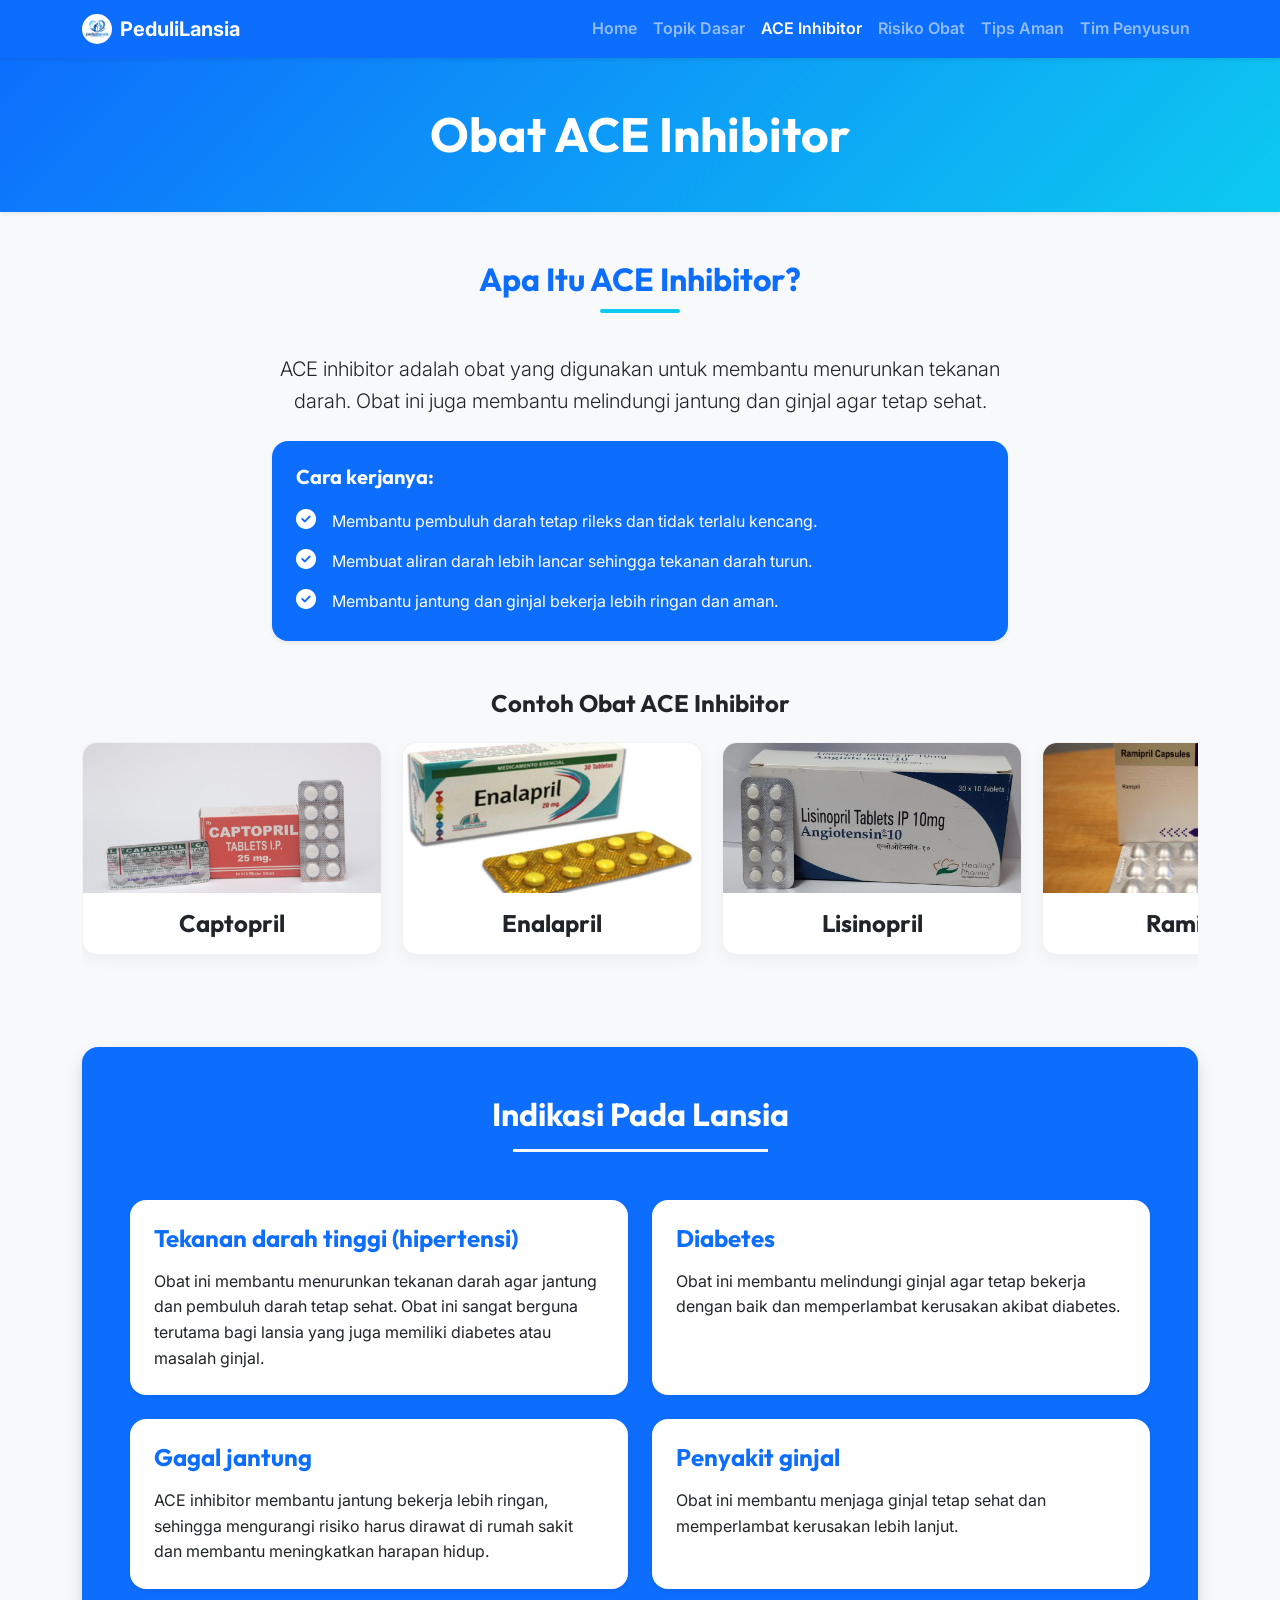
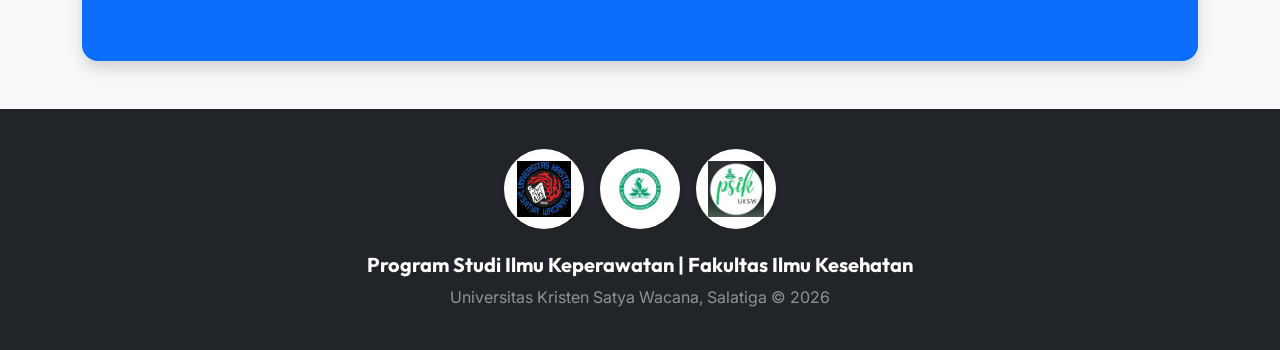
==== ace-inhibitor.html @ fa5b24dd "logo fixed" ====
<!DOCTYPE html>
<html lang="id">

<head>
    <meta charset="UTF-8">
    <meta name="viewport" content="width=device-width, initial-scale=1.0">
    <title>ACE Inhibitor - ACE Inhibitor pada Lansia</title>
    <!-- Fonts -->
    <link href="https://fonts.googleapis.com/css2?family=Inter:wght@300;400;600&family=Outfit:wght@400;700&display=swap"
        rel="stylesheet">
    <!-- Bootstrap CSS -->
    <link href="https://cdn.jsdelivr.net/npm/bootstrap@5.3.0/dist/css/bootstrap.min.css" rel="stylesheet">
    <!-- FontAwesome -->
    <link rel="stylesheet" href="https://cdnjs.cloudflare.com/ajax/libs/font-awesome/6.4.0/css/all.min.css">
    <!-- Custom CSS -->
    <link rel="stylesheet" href="styles.css">
</head>

<body>

    <!-- Navbar -->
    <nav class="navbar navbar-expand-lg navbar-dark bg-primary sticky-top shadow-sm">
        <div class="container">
            <a class="navbar-brand fw-bold d-flex align-items-center" href="index.html">
                <img src="assets/logo.jpeg" alt="Logo" width="30" height="30"
                    class="d-inline-block align-text-top me-2 rounded-circle" style="object-fit:cover;">
                PeduliLansia
            </a>
            <button class="navbar-toggler" type="button" data-bs-toggle="collapse" data-bs-target="#navbarNav">
                <span class="navbar-toggler-icon"></span>
            </button>
            <div class="collapse navbar-collapse" id="navbarNav">
                <ul class="navbar-nav ms-auto fw-semibold">
                    <li class="nav-item"><a class="nav-link" href="index.html">Home</a></li>
                    <li class="nav-item"><a class="nav-link" href="latar-belakang.html">Topik Dasar</a></li>
                    <li class="nav-item"><a class="nav-link active" href="ace-inhibitor.html">ACE Inhibitor</a></li>
                    <li class="nav-item"><a class="nav-link" href="penggunaan-risiko.html">Risiko Obat</a></li>
                    <li class="nav-item"><a class="nav-link" href="strategi-panduan.html">Tips Aman</a></li>
                    <li class="nav-item"><a class="nav-link" href="anggota.html">Tim Penyusun</a></li>
                </ul>
            </div>
        </div>
    </nav>

    <!-- Header Kecil -->
    <header class="bg-primary text-white py-5 mb-5 text-center shadow-sm"
        style="background: linear-gradient(135deg, #0d6efd 0%, #0dcaf0 100%);">
        <div class="container">
            <h1 class="display-5 fw-bold mb-0">Obat ACE Inhibitor</h1>
        </div>
    </header>

    <main class="container">
        <!-- Apa Itu ACE Inhibitor -->
        <section class="mb-5 pb-4">
            <h2 class="section-title">Apa Itu ACE Inhibitor?</h2>
            <div class="row mb-5">
                <div class="col-md-8 mx-auto text-center">
                    <p class="lead">ACE inhibitor adalah obat yang digunakan untuk
                        membantu menurunkan tekanan darah. Obat ini juga membantu melindungi jantung dan ginjal agar
                        tetap sehat.</p>
                    <div class="mt-4 text-start bg-primary text-white p-4 rounded-4 shadow-sm border-0">
                        <h5 class="fw-bold text-white mb-3">Cara kerjanya:</h5>
                        <ul class="list-unstyled mb-0 fs-6 lh-lg">
                            <li class="mb-2 d-flex align-items-start">
                                <i class="fas fa-check-circle text-white me-3 mt-1 fs-5"></i>
                                <span>Membantu pembuluh darah tetap rileks dan tidak terlalu kencang.</span>
                            </li>
                            <li class="mb-2 d-flex align-items-start">
                                <i class="fas fa-check-circle text-white me-3 mt-1 fs-5"></i>
                                <span>Membuat aliran darah lebih lancar sehingga tekanan darah turun.</span>
                            </li>
                            <li class="d-flex align-items-start">
                                <i class="fas fa-check-circle text-white me-3 mt-1 fs-5"></i>
                                <span>Membantu jantung dan ginjal bekerja lebih ringan dan aman.</span>
                            </li>
                        </ul>
                    </div>
                </div>
            </div>

            <h4 class="text-center mb-4">Contoh Obat ACE Inhibitor</h4>
            <div class="horizontal-scrolling-container">
                <div class="card-item">
                    <div class="feature-card p-0 overflow-hidden">
                        <img src="assets/captopril.jpg" alt="Captopril" class="w-100 mb-3"
                            style="height: 150px; object-fit: cover;">
                        <h4 class="mb-3">Captopril</h4>
                    </div>
                </div>
                <div class="card-item">
                    <div class="feature-card p-0 overflow-hidden">
                        <img src="assets/enalapril.jpg" alt="Enalapril" class="w-100 mb-3"
                            style="height: 150px; object-fit: cover;">
                        <h4 class="mb-3">Enalapril</h4>
                    </div>
                </div>
                <div class="card-item">
                    <div class="feature-card p-0 overflow-hidden">
                        <img src="assets/Lisinopril.jpg" alt="Lisinopril" class="w-100 mb-3"
                            style="height: 150px; object-fit: cover;">
                        <h4 class="mb-3">Lisinopril</h4>
                    </div>
                </div>
                <div class="card-item">
                    <div class="feature-card p-0 overflow-hidden">
                        <img src="assets/Ramipril.jpg" alt="Ramipril" class="w-100 mb-3"
                            style="height: 150px; object-fit: cover;">
                        <h4 class="mb-3">Ramipril</h4>
                    </div>
                </div>
            </div>
        </section>

        <!-- Indikasi pada Lansia -->
        <section class="mb-5 py-5 bg-primary text-white rounded-4 shadow"
            style="min-height: 350px; display: flex; flex-direction: column; justify-content: center;">
            <div class="px-4 px-md-5">
                <h2 class="text-center mb-5 text-white" style="position: relative;">Indikasi Pada Lansia
                    <hr class="w-25 mx-auto border-light mt-3 opacity-100 border-3">
                </h2>
                <div class="row g-4 justify-content-center pb-4">
                    <div class="col-md-6">
                        <div class="card h-100 border-0 shadow-sm text-dark rounded-4">
                            <div class="card-body p-4">
                                <h4 class="card-title fw-bold text-primary mb-3">Tekanan darah tinggi (hipertensi)</h4>
                                <p class="card-text fs-6">Obat ini membantu menurunkan tekanan darah agar jantung dan
                                    pembuluh darah tetap sehat. Obat ini sangat berguna terutama bagi lansia yang juga
                                    memiliki diabetes atau masalah ginjal.</p>
                            </div>
                        </div>
                    </div>
                    <div class="col-md-6">
                        <div class="card h-100 border-0 shadow-sm text-dark rounded-4">
                            <div class="card-body p-4">
                                <h4 class="card-title fw-bold text-primary mb-3">Diabetes</h4>
                                <p class="card-text fs-6">Obat ini membantu melindungi ginjal agar tetap bekerja dengan
                                    baik dan memperlambat kerusakan akibat diabetes.</p>
                            </div>
                        </div>
                    </div>
                    <div class="col-md-6">
                        <div class="card h-100 border-0 shadow-sm text-dark rounded-4">
                            <div class="card-body p-4">
                                <h4 class="card-title fw-bold text-primary mb-3">Gagal jantung</h4>
                                <p class="card-text fs-6">ACE inhibitor membantu jantung bekerja lebih ringan, sehingga
                                    mengurangi risiko harus dirawat di rumah sakit dan membantu meningkatkan harapan
                                    hidup.</p>
                            </div>
                        </div>
                    </div>
                    <div class="col-md-6">
                        <div class="card h-100 border-0 shadow-sm text-dark rounded-4">
                            <div class="card-body p-4">
                                <h4 class="card-title fw-bold text-primary mb-3">Penyakit ginjal</h4>
                                <p class="card-text fs-6">Obat ini membantu menjaga ginjal tetap sehat dan memperlambat
                                    kerusakan lebih lanjut.</p>
                            </div>
                        </div>
                    </div>
                </div>
            </div>
        </section>
    </main>

    <footer class="mt-auto">
        <div class="container">
            <div class="d-flex justify-content-center align-items-center gap-3 mb-4">
                <div class="footer-logo-circle">
                    <img src="assets/logo_uksw.jpeg" alt="Logo UKSW" class="footer-zoom">
                </div>
                <div class="footer-logo-circle">
                    <img src="assets/LOGOFIK.jpeg" alt="Logo FIK UKSW" class="footer-zoom"
                        onerror="this.src='assets/LOGOFIK.jpeg'">
                </div>
                <div class="footer-logo-circle">
                    <img src="assets/logo_psik.jpeg" alt="Logo PSIK" class="footer-zoom">
                </div>
            </div>
            <h5>Program Studi Ilmu Keperawatan | Fakultas Ilmu Kesehatan</h5>
            <p class="mb-0 text-white-50">Universitas Kristen Satya Wacana, Salatiga &copy; 2026</p>
        </div>
    </footer>

    <!-- Bootstrap JS -->
    <script src="https://cdn.jsdelivr.net/npm/bootstrap@5.3.0/dist/js/bootstrap.bundle.min.js"></script>
    <script src="script.js"></script>
</body>

</html>
---- styles.css ----
:root {
    --primary-color: #0d6efd;
    --secondary-color: #6c757d;
    --accent-color: #0dcaf0;
    --light-bg: #f8f9fa;
    --dark-text: #212529;
    --card-bg: #ffffff;
}

body {
    font-family: 'Inter', sans-serif;
    color: var(--dark-text);
    background-color: var(--light-bg);
    line-height: 1.6;
}

h1,
h2,
h3,
h4,
h5,
h6 {
    font-family: 'Outfit', sans-serif;
    font-weight: 700;
}

/* Hero Section */
.hero-section {
    background: linear-gradient(135deg, rgba(13, 110, 253, 0.9), rgba(13, 202, 240, 0.9)), url('https://images.unsplash.com/photo-1576091160399-112ba8d25d1d?ixlib=rb-4.0.3&auto=format&fit=crop&w=2070&q=80') center/cover no-repeat;
    color: white;
    padding: 100px 0;
    text-align: center;
    border-bottom-left-radius: 50px;
    border-bottom-right-radius: 50px;
    box-shadow: 0 10px 30px rgba(0, 0, 0, 0.1);
    margin-bottom: 50px;
}

.logo-wrapper {
    transition: transform 0.3s ease;
    display: flex;
    align-items: center;
    justify-content: center;
}

.footer-logo-circle {
    width: 80px;
    height: 80px;
    padding: 12px;
    background-color: white;
    border-radius: 50%;
    box-shadow: 0 0.125rem 0.25rem rgba(0, 0, 0, 0.075);
    display: flex;
    align-items: center;
    justify-content: center;
    overflow: hidden;
}

.footer-logo-circle img {
    width: 100%;
    height: 100%;
    object-fit: contain;
}

.logo-wrapper.hero-size {
    width: 180px;
    height: 180px;
}

.logo-wrapper.footer-size {
    width: 140px;
    height: 140px;
}

.logo-img {
    width: 100%;
    height: 100%;
    object-fit: cover;
    transition: transform 0.3s ease;
}

.hero-zoom {
    transform: scale(1.3);
}

.footer-zoom {
    transform: scale(1);
}

.hero-subtitle {
    font-size: 1.2rem;
    font-weight: 300;
    margin-top: 20px;
    opacity: 0.9;
}

/* Sections */
.section-title {
    text-align: center;
    margin-bottom: 40px;
    position: relative;
    padding-bottom: 15px;
    color: var(--primary-color);
}

.section-title::after {
    content: '';
    position: absolute;
    bottom: 0;
    left: 50%;
    transform: translateX(-50%);
    width: 80px;
    height: 4px;
    background-color: var(--accent-color);
    border-radius: 2px;
}

/* Cards */
.feature-card {
    background: var(--card-bg);
    border-radius: 15px;
    padding: 30px;
    height: 100%;
    transition: all 0.3s ease;
    box-shadow: 0 5px 15px rgba(0, 0, 0, 0.05);
    border: 1px solid rgba(0, 0, 0, 0.05);
    display: flex;
    flex-direction: column;
    align-items: center;
    text-align: center;
}

.feature-card:hover {
    transform: translateY(-10px);
    box-shadow: 0 15px 30px rgba(0, 0, 0, 0.1);
    border-color: var(--accent-color);
}

.card-icon-wrapper {
    width: 80px;
    height: 80px;
    background: rgba(13, 110, 253, 0.1);
    border-radius: 50%;
    display: flex;
    align-items: center;
    justify-content: center;
    margin-bottom: 20px;
    color: var(--primary-color);
    font-size: 2rem;
    transition: all 0.3s ease;
}

.hover-elevate {
    transition: transform 0.3s ease, box-shadow 0.3s ease;
}

.hover-elevate:hover {
    transform: translateY(-5px);
    box-shadow: 0 10px 20px rgba(0, 0, 0, 0.1) !important;
}

.feature-card:hover .card-icon-wrapper {
    background: var(--primary-color);
    color: white;
}

.horizontal-scrolling-container {
    display: flex;
    flex-wrap: nowrap;
    overflow-x: auto;
    gap: 20px;
    padding-bottom: 20px;
    -webkit-overflow-scrolling: touch;
    scrollbar-width: thin;
}

.horizontal-scrolling-container::-webkit-scrollbar {
    height: 8px;
}

.horizontal-scrolling-container::-webkit-scrollbar-thumb {
    background-color: var(--accent-color);
    border-radius: 10px;
}

.horizontal-scrolling-container .card-item {
    flex: 0 0 300px;
}

/* List Groups */
.custom-list-group .list-group-item {
    border: none;
    background: transparent;
    padding-left: 35px;
    position: relative;
    margin-bottom: 10px;
    font-size: 1.1rem;
}

.custom-list-group .list-group-item::before {
    content: '\f058';
    /* FontAwesome check-circle */
    font-family: 'Font Awesome 5 Free';
    font-weight: 900;
    position: absolute;
    left: 0;
    top: 50%;
    transform: translateY(-50%);
    color: var(--accent-color);
    font-size: 1.2rem;
}

/* Warning/Success Cards */
.alert-card {
    border-radius: 10px;
    padding: 20px;
    margin-bottom: 20px;
    display: flex;
    align-items: center;
    box-shadow: 0 3px 10px rgba(0, 0, 0, 0.05);
}

.alert-card.success {
    background-color: rgba(25, 135, 84, 0.1);
    border-left: 5px solid #198754;
}

.alert-card.warning {
    background-color: rgba(255, 193, 7, 0.1);
    border-left: 5px solid #ffc107;
}

.alert-card.danger {
    background-color: rgba(220, 53, 69, 0.1);
    border-left: 5px solid #dc3545;
}

.alert-icon {
    font-size: 2rem;
    margin-right: 20px;
}

.success .alert-icon {
    color: #198754;
}

.warning .alert-icon {
    color: #ffc107;
}

.danger .alert-icon {
    color: #dc3545;
}

/* Strategy section */
.strategy-step {
    text-align: center;
    padding: 30px 20px;
    background: white;
    border-radius: 15px;
    box-shadow: 0 5px 15px rgba(0, 0, 0, 0.05);
    margin-bottom: 30px;
    position: relative;
    z-index: 1;
}

.strategy-number {
    position: absolute;
    top: -20px;
    left: 50%;
    transform: translateX(-50%);
    width: 50px;
    height: 50px;
    background: var(--primary-color);
    color: white;
    border-radius: 50%;
    display: flex;
    align-items: center;
    justify-content: center;
    font-size: 1.5rem;
    font-weight: bold;
    box-shadow: 0 4px 10px rgba(0, 0, 0, 0.2);
}

/* Footer */
footer {
    background: var(--dark-text);
    color: white;
    padding: 40px 0;
    text-align: center;
    margin-top: 50px;
}
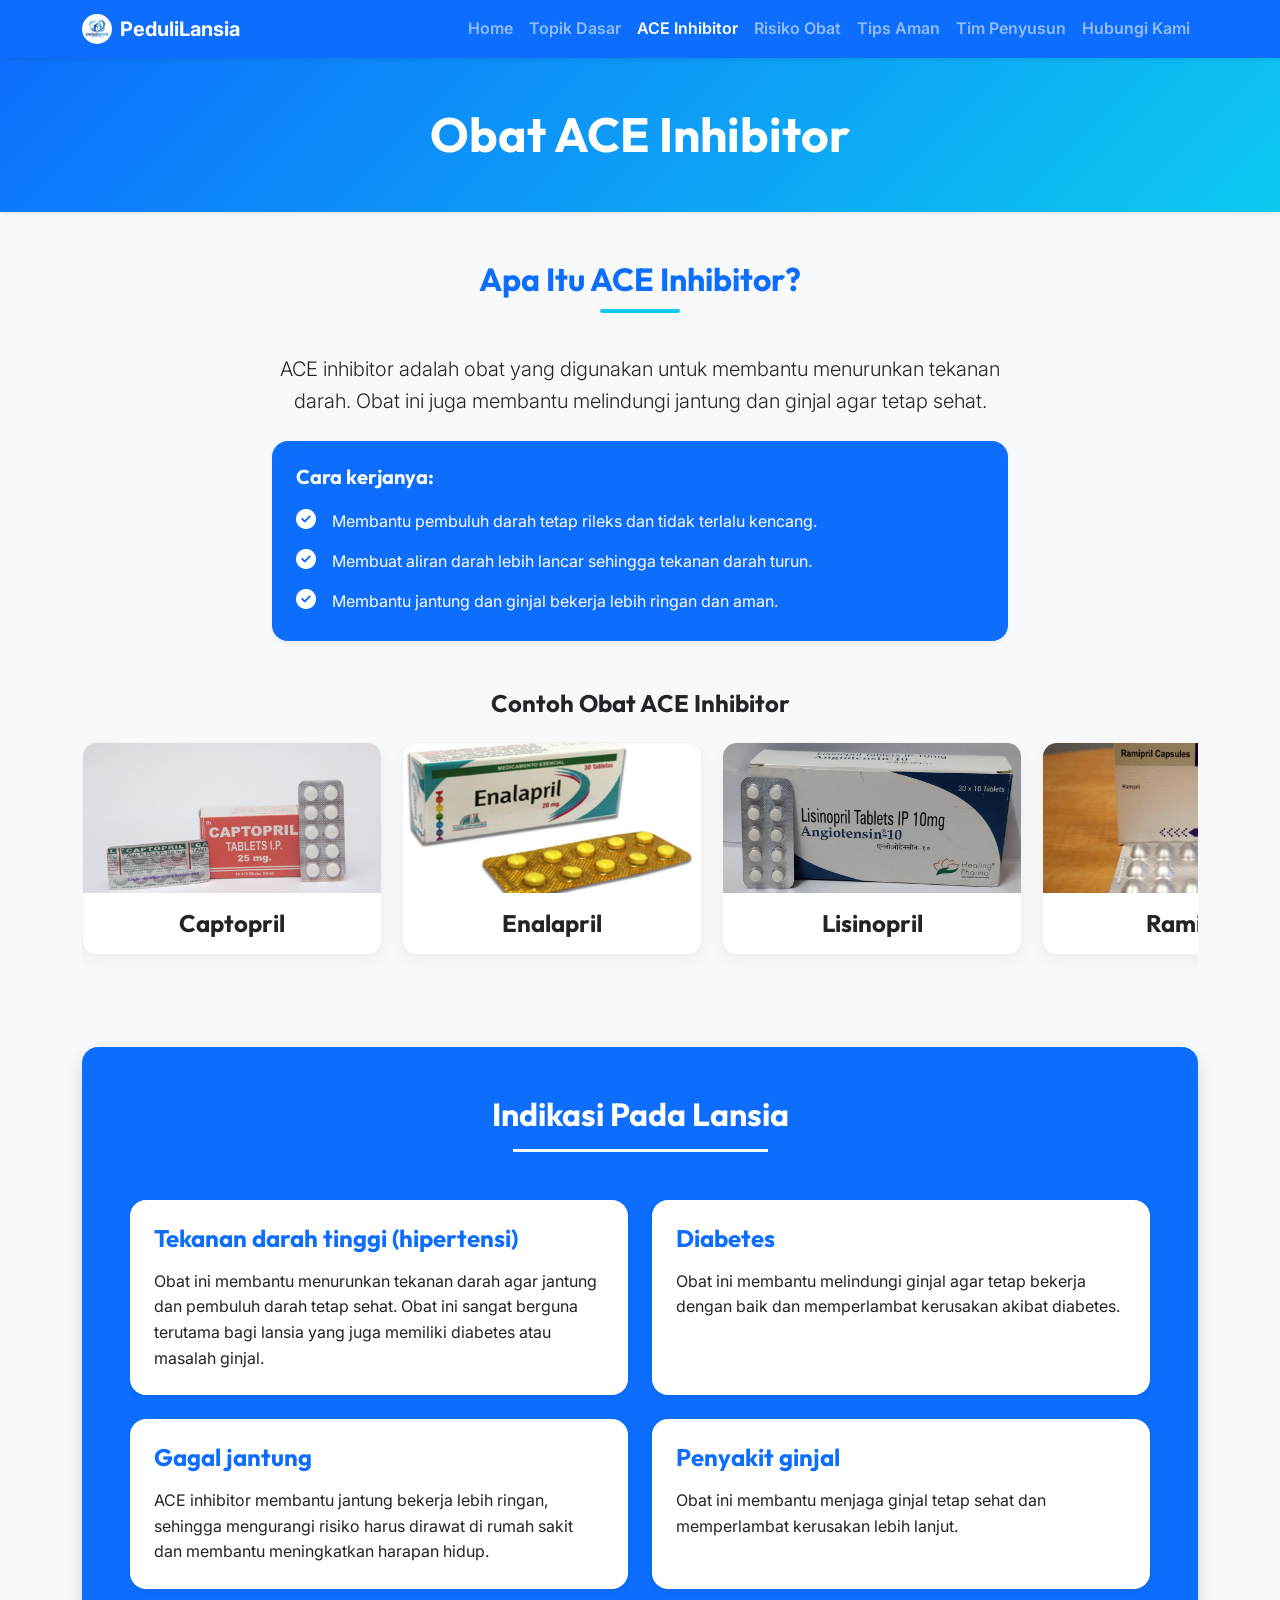
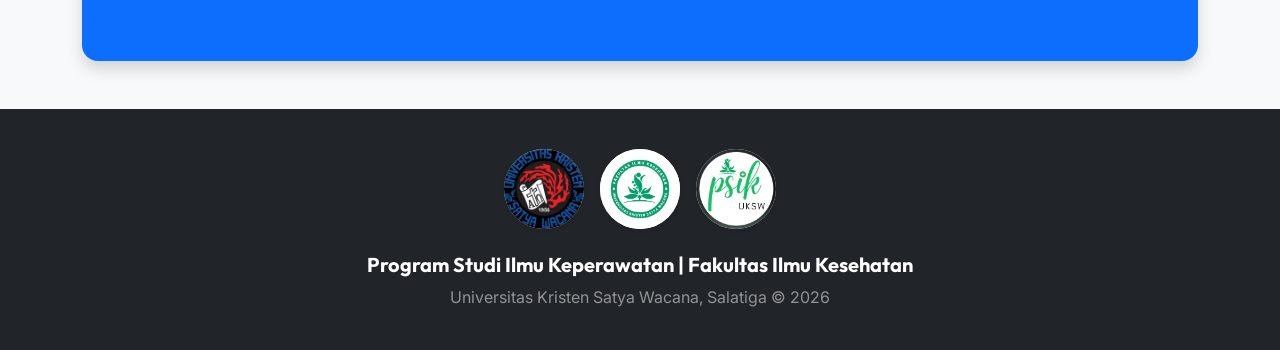
==== commit 9c193ffa: "new page" ====
--- a/ace-inhibitor.html
+++ b/ace-inhibitor.html
@@ -37,6 +37,7 @@
                     <li class="nav-item"><a class="nav-link" href="penggunaan-risiko.html">Risiko Obat</a></li>
                     <li class="nav-item"><a class="nav-link" href="strategi-panduan.html">Tips Aman</a></li>
                     <li class="nav-item"><a class="nav-link" href="anggota.html">Tim Penyusun</a></li>
+                    <li class="nav-item"><a class="nav-link" href="hubungi-kami.html">Hubungi Kami</a></li>
                 </ul>
             </div>
         </div>
--- a/styles.css
+++ b/styles.css
@@ -46,7 +46,8 @@
 .footer-logo-circle {
     width: 80px;
     height: 80px;
-    padding: 12px;
+    padding: 0;
+    /* Removing padding to allow the crop to follow the outer circle */
     background-color: white;
     border-radius: 50%;
     box-shadow: 0 0.125rem 0.25rem rgba(0, 0, 0, 0.075);
@@ -59,7 +60,8 @@
 .footer-logo-circle img {
     width: 100%;
     height: 100%;
-    object-fit: contain;
+    object-fit: cover;
+    /* This will crop the logo into the circle */
 }
 
 .logo-wrapper.hero-size {
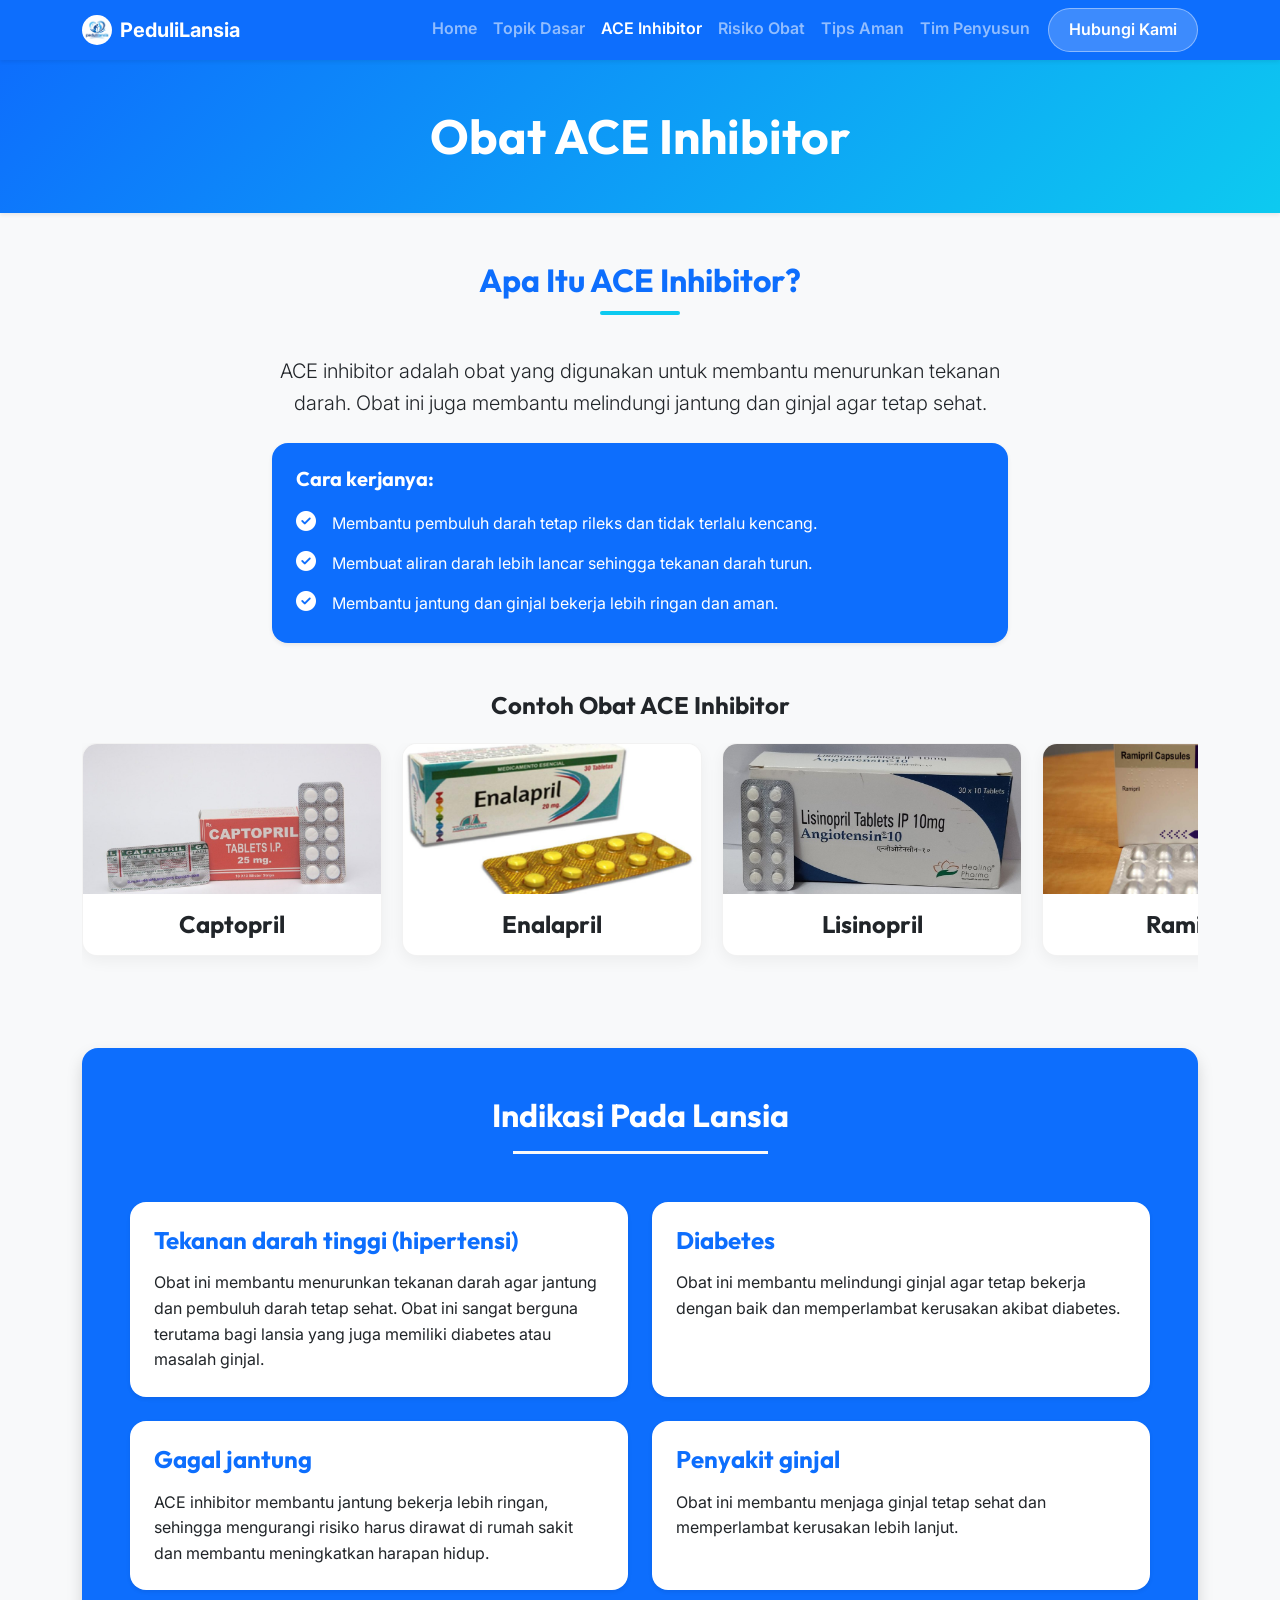
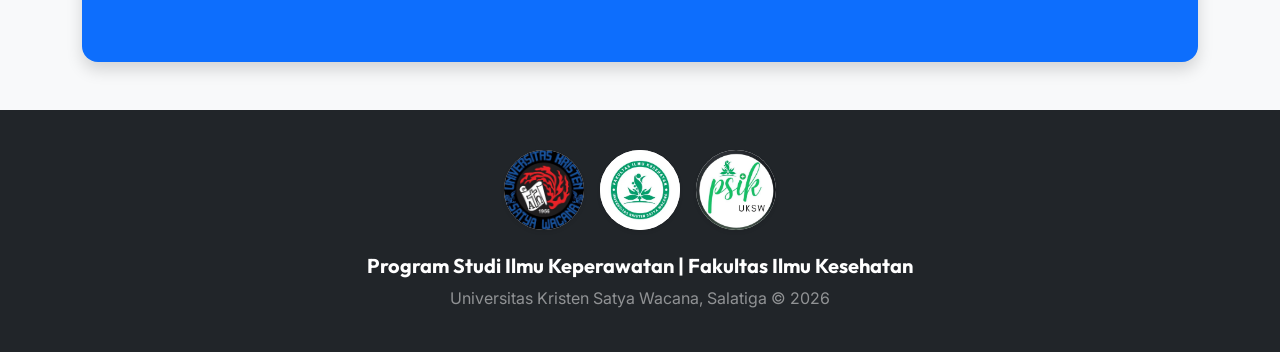
==== commit 21c2ec8f: "contack update" ====
--- a/ace-inhibitor.html
+++ b/ace-inhibitor.html
@@ -37,7 +37,7 @@
                     <li class="nav-item"><a class="nav-link" href="penggunaan-risiko.html">Risiko Obat</a></li>
                     <li class="nav-item"><a class="nav-link" href="strategi-panduan.html">Tips Aman</a></li>
                     <li class="nav-item"><a class="nav-link" href="anggota.html">Tim Penyusun</a></li>
-                    <li class="nav-item"><a class="nav-link" href="hubungi-kami.html">Hubungi Kami</a></li>
+                    <li class="nav-item"><a class="nav-link nav-link-btn" href="hubungi-kami.html">Hubungi Kami</a></li>
                 </ul>
             </div>
         </div>
--- a/styles.css
+++ b/styles.css
@@ -12,6 +12,29 @@
     color: var(--dark-text);
     background-color: var(--light-bg);
     line-height: 1.6;
+}
+
+/* Navbar Button Style */
+.nav-link-btn {
+    background-color: rgba(255, 255, 255, 0.2);
+    border: 1px solid rgba(255, 255, 255, 0.4);
+    border-radius: 50px;
+    padding: 8px 20px !important;
+    margin-left: 10px;
+    transition: all 0.3s ease !important;
+    color: #fff !important;
+}
+
+.nav-link-btn:hover {
+    background-color: #fff !important;
+    color: var(--primary-color) !important;
+    transform: translateY(-2px);
+    box-shadow: 0 4px 10px rgba(0, 0, 0, 0.1);
+}
+
+.nav-link-btn.active {
+    background-color: #fff !important;
+    color: var(--primary-color) !important;
 }
 
 h1,
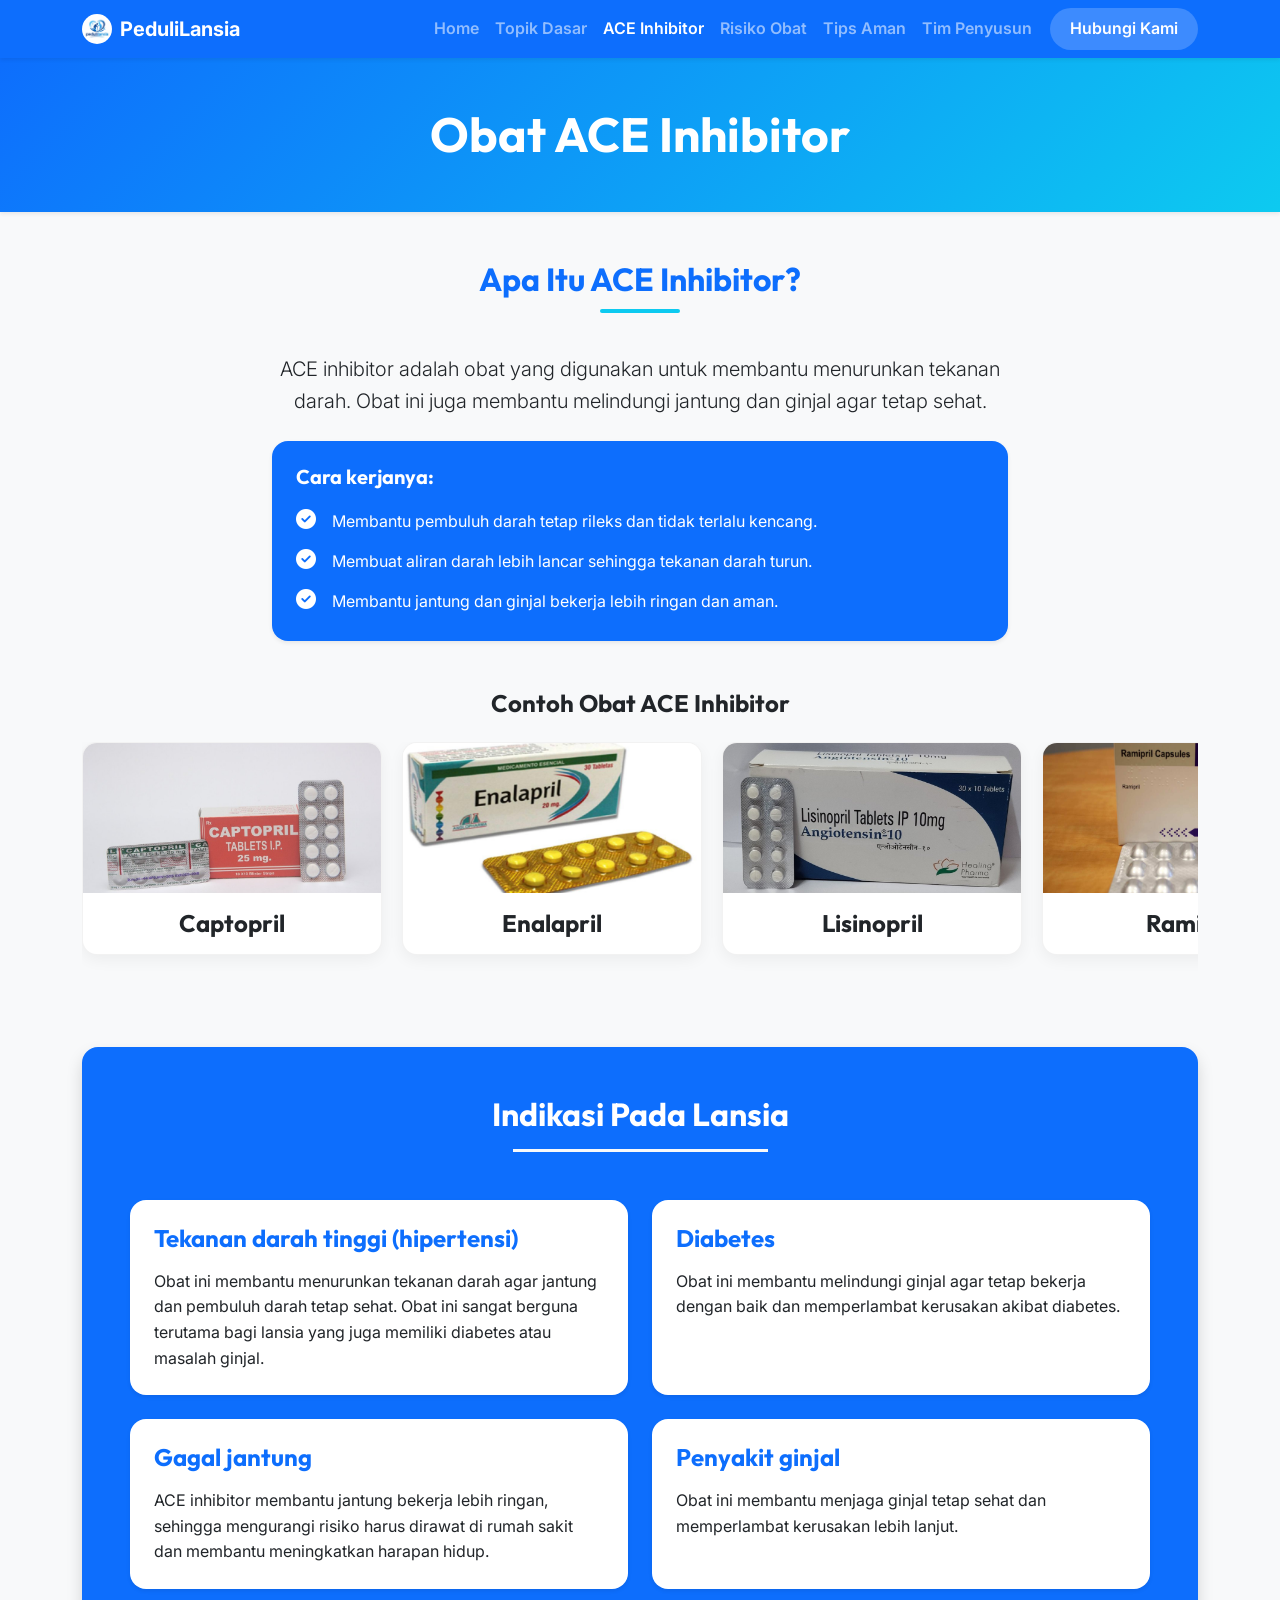
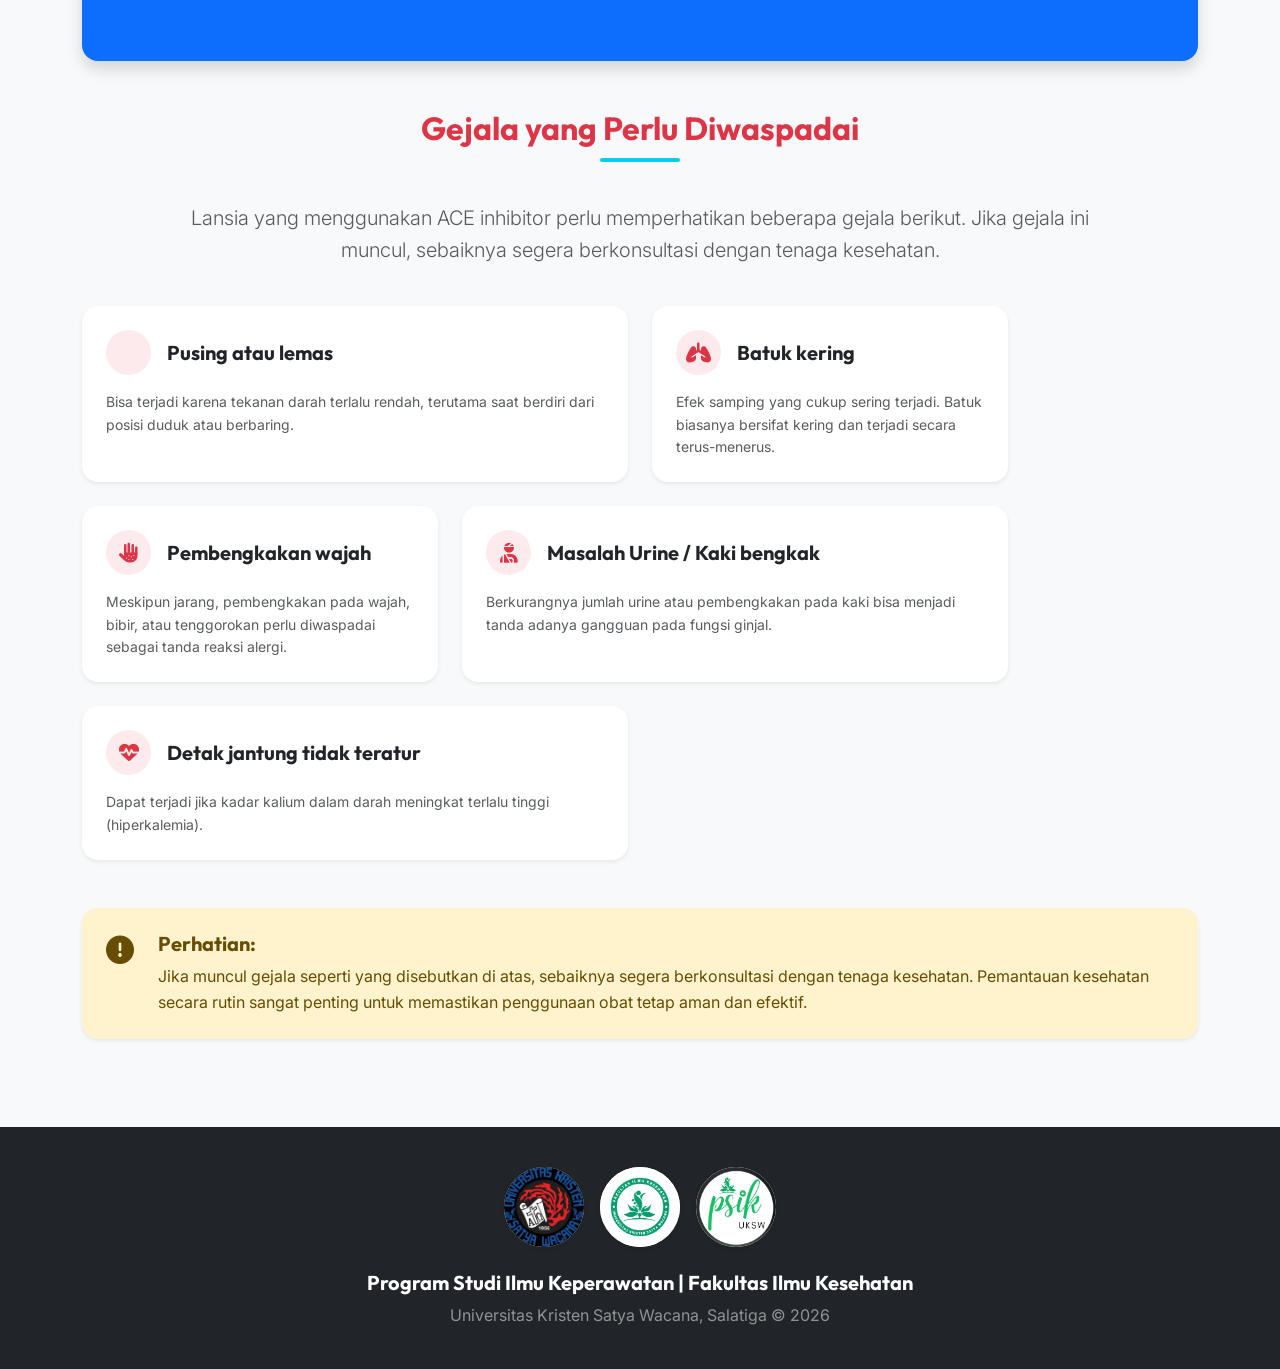
==== commit 29e5844e: "aceinhibitor update" ====
--- a/ace-inhibitor.html
+++ b/ace-inhibitor.html
@@ -162,6 +162,105 @@
                 </div>
             </div>
         </section>
+
+        <!-- Gejala yang Perlu Diwaspadai -->
+        <section class="mb-5 pb-4">
+            <h2 class="section-title text-danger">Gejala yang Perlu Diwaspadai</h2>
+            <div class="row mb-4">
+                <div class="col-md-10 mx-auto text-center">
+                    <p class="lead text-muted">Lansia yang menggunakan ACE inhibitor perlu memperhatikan beberapa gejala
+                        berikut. Jika gejala ini muncul, sebaiknya segera berkonsultasi dengan tenaga kesehatan.</p>
+                </div>
+            </div>
+
+            <div class="row g-4 mb-5">
+                <div class="col-md-6 col-lg4">
+                    <div class="card h-100 border-0 shadow-sm rounded-4 hover-elevate bg-white">
+                        <div class="card-body p-4">
+                            <div class="d-flex align-items-center mb-3">
+                                <div class="bg-danger bg-opacity-10 text-danger rounded-circle d-flex align-items-center justify-content-center me-3"
+                                    style="width: 45px; height: 45px;">
+                                    <i class="fas fa-head-side-virtue fs-5"></i>
+                                </div>
+                                <h5 class="fw-bold mb-0">Pusing atau lemas</h5>
+                            </div>
+                            <p class="small text-muted mb-0">Bisa terjadi karena tekanan darah terlalu rendah, terutama
+                                saat berdiri dari posisi duduk atau berbaring.</p>
+                        </div>
+                    </div>
+                </div>
+                <div class="col-md-6 col-lg-4">
+                    <div class="card h-100 border-0 shadow-sm rounded-4 hover-elevate bg-white">
+                        <div class="card-body p-4">
+                            <div class="d-flex align-items-center mb-3">
+                                <div class="bg-danger bg-opacity-10 text-danger rounded-circle d-flex align-items-center justify-content-center me-3"
+                                    style="width: 45px; height: 45px;">
+                                    <i class="fas fa-lungs fs-5"></i>
+                                </div>
+                                <h5 class="fw-bold mb-0">Batuk kering</h5>
+                            </div>
+                            <p class="small text-muted mb-0">Efek samping yang cukup sering terjadi. Batuk biasanya
+                                bersifat kering dan terjadi secara terus-menerus.</p>
+                        </div>
+                    </div>
+                </div>
+                <div class="col-md-6 col-lg-4">
+                    <div class="card h-100 border-0 shadow-sm rounded-4 hover-elevate bg-white">
+                        <div class="card-body p-4">
+                            <div class="d-flex align-items-center mb-3">
+                                <div class="bg-danger bg-opacity-10 text-danger rounded-circle d-flex align-items-center justify-content-center me-3"
+                                    style="width: 45px; height: 45px;">
+                                    <i class="fas fa-allergies fs-5"></i>
+                                </div>
+                                <h5 class="fw-bold mb-0">Pembengkakan wajah</h5>
+                            </div>
+                            <p class="small text-muted mb-0">Meskipun jarang, pembengkakan pada wajah, bibir, atau
+                                tenggorokan perlu diwaspadai sebagai tanda reaksi alergi.</p>
+                        </div>
+                    </div>
+                </div>
+                <div class="col-md-6 col-lg-6">
+                    <div class="card h-100 border-0 shadow-sm rounded-4 hover-elevate bg-white">
+                        <div class="card-body p-4">
+                            <div class="d-flex align-items-center mb-3">
+                                <div class="bg-danger bg-opacity-10 text-danger rounded-circle d-flex align-items-center justify-content-center me-3"
+                                    style="width: 45px; height: 45px;">
+                                    <i class="fas fa-user-injured fs-5"></i>
+                                </div>
+                                <h5 class="fw-bold mb-0">Masalah Urine / Kaki bengkak</h5>
+                            </div>
+                            <p class="small text-muted mb-0">Berkurangnya jumlah urine atau pembengkakan pada kaki bisa
+                                menjadi tanda adanya gangguan pada fungsi ginjal.</p>
+                        </div>
+                    </div>
+                </div>
+                <div class="col-md-6 col-lg-6">
+                    <div class="card h-100 border-0 shadow-sm rounded-4 hover-elevate bg-white">
+                        <div class="card-body p-4">
+                            <div class="d-flex align-items-center mb-3">
+                                <div class="bg-danger bg-opacity-10 text-danger rounded-circle d-flex align-items-center justify-content-center me-3"
+                                    style="width: 45px; height: 45px;">
+                                    <i class="fas fa-heartbeat fs-5"></i>
+                                </div>
+                                <h5 class="fw-bold mb-0">Detak jantung tidak teratur</h5>
+                            </div>
+                            <p class="small text-muted mb-0">Dapat terjadi jika kadar kalium dalam darah meningkat
+                                terlalu tinggi (hiperkalemia).</p>
+                        </div>
+                    </div>
+                </div>
+            </div>
+
+            <div class="alert alert-warning border-0 rounded-4 shadow-sm p-4 d-flex align-items-start">
+                <i class="fas fa-exclamation-circle fs-3 me-4 mt-1"></i>
+                <div>
+                    <h5 class="fw-bold mb-2">Perhatian:</h5>
+                    <p class="mb-0">Jika muncul gejala seperti yang disebutkan di atas, sebaiknya segera berkonsultasi
+                        dengan tenaga kesehatan. Pemantauan kesehatan secara rutin sangat penting untuk memastikan
+                        penggunaan obat tetap aman dan efektif.</p>
+                </div>
+            </div>
+        </section>
     </main>
 
     <footer class="mt-auto">
@@ -181,6 +280,8 @@
             <h5>Program Studi Ilmu Keperawatan | Fakultas Ilmu Kesehatan</h5>
             <p class="mb-0 text-white-50">Universitas Kristen Satya Wacana, Salatiga &copy; 2026</p>
         </div>
+
+
     </footer>
 
     <!-- Bootstrap JS -->
--- a/styles.css
+++ b/styles.css
@@ -17,7 +17,6 @@
 /* Navbar Button Style */
 .nav-link-btn {
     background-color: rgba(255, 255, 255, 0.2);
-    border: 1px solid rgba(255, 255, 255, 0.4);
     border-radius: 50px;
     padding: 8px 20px !important;
     margin-left: 10px;
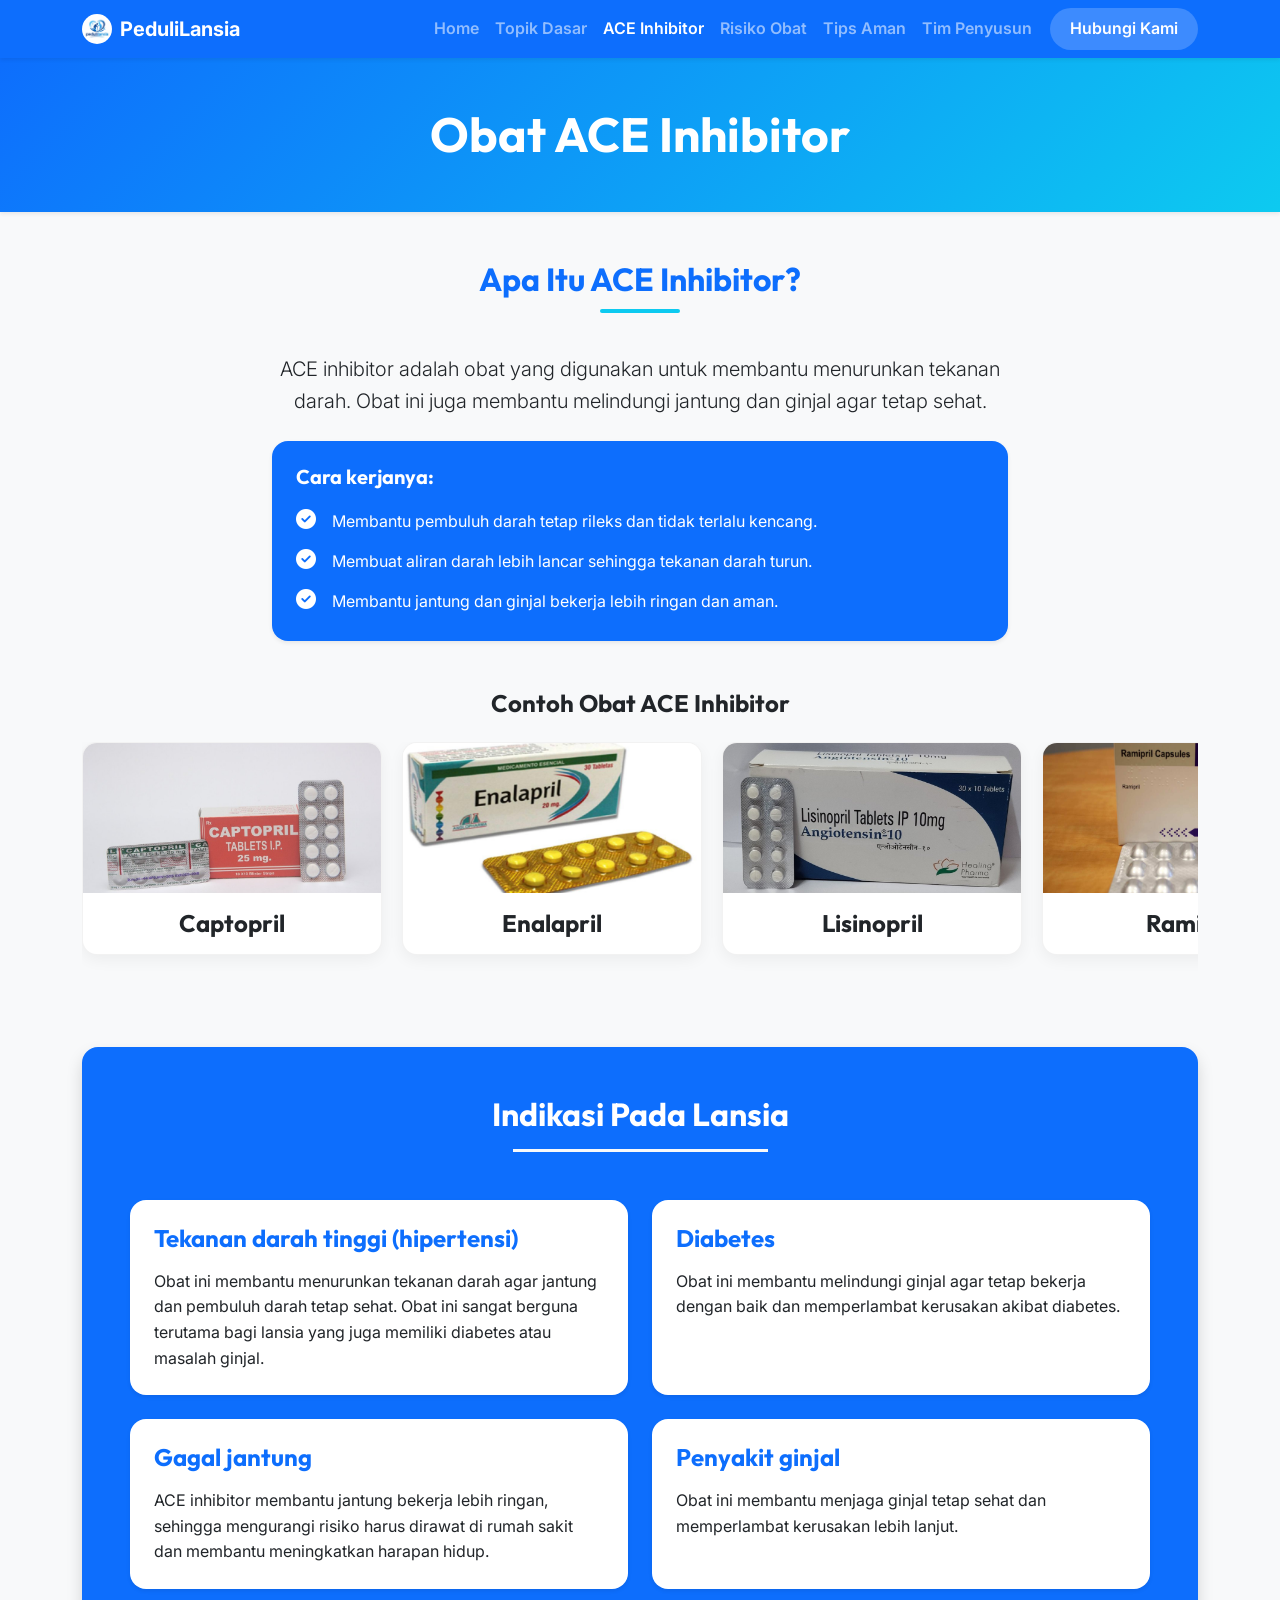
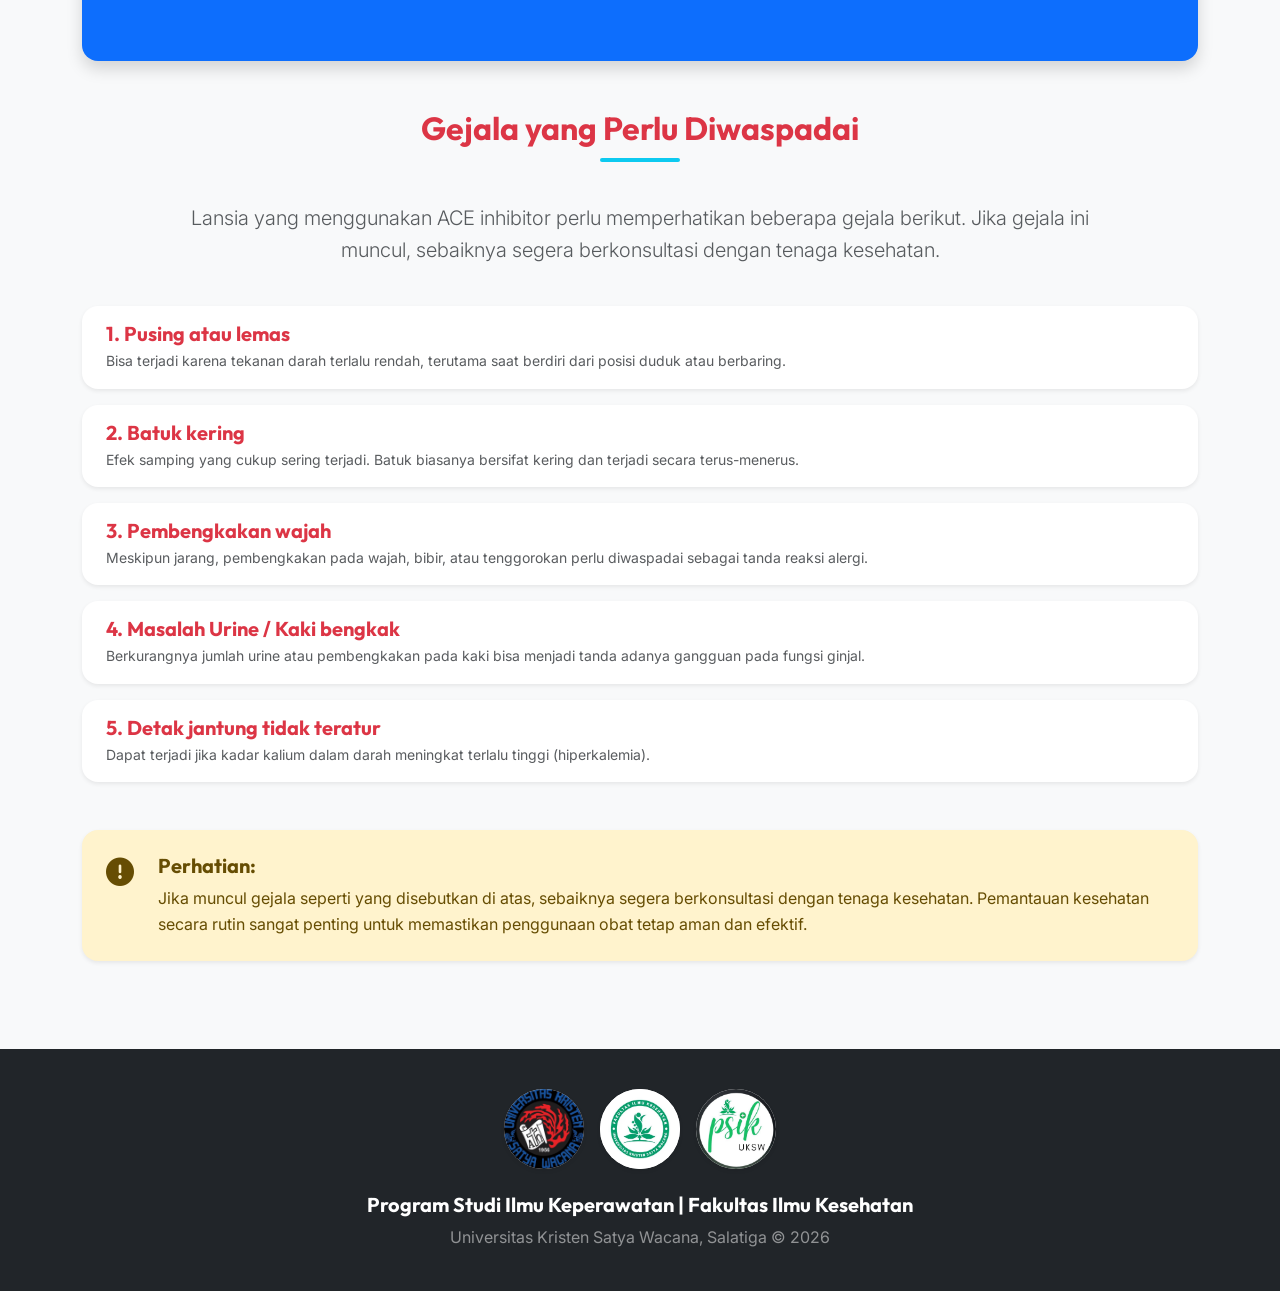
==== commit e446f6fa: "gejala section" ====
--- a/ace-inhibitor.html
+++ b/ace-inhibitor.html
@@ -173,77 +173,47 @@
                 </div>
             </div>
 
-            <div class="row g-4 mb-5">
-                <div class="col-md-6 col-lg4">
-                    <div class="card h-100 border-0 shadow-sm rounded-4 hover-elevate bg-white">
-                        <div class="card-body p-4">
-                            <div class="d-flex align-items-center mb-3">
-                                <div class="bg-danger bg-opacity-10 text-danger rounded-circle d-flex align-items-center justify-content-center me-3"
-                                    style="width: 45px; height: 45px;">
-                                    <i class="fas fa-head-side-virtue fs-5"></i>
-                                </div>
-                                <h5 class="fw-bold mb-0">Pusing atau lemas</h5>
-                            </div>
+            <div class="row g-3 mb-5">
+                <div class="col-12">
+                    <div class="card border-0 shadow-sm rounded-4 hover-elevate bg-white">
+                        <div class="card-body p-3 px-4">
+                            <h5 class="fw-bold mb-1 text-danger">1. Pusing atau lemas</h5>
                             <p class="small text-muted mb-0">Bisa terjadi karena tekanan darah terlalu rendah, terutama
                                 saat berdiri dari posisi duduk atau berbaring.</p>
                         </div>
                     </div>
                 </div>
-                <div class="col-md-6 col-lg-4">
-                    <div class="card h-100 border-0 shadow-sm rounded-4 hover-elevate bg-white">
-                        <div class="card-body p-4">
-                            <div class="d-flex align-items-center mb-3">
-                                <div class="bg-danger bg-opacity-10 text-danger rounded-circle d-flex align-items-center justify-content-center me-3"
-                                    style="width: 45px; height: 45px;">
-                                    <i class="fas fa-lungs fs-5"></i>
-                                </div>
-                                <h5 class="fw-bold mb-0">Batuk kering</h5>
-                            </div>
+                <div class="col-12">
+                    <div class="card border-0 shadow-sm rounded-4 hover-elevate bg-white">
+                        <div class="card-body p-3 px-4">
+                            <h5 class="fw-bold mb-1 text-danger">2. Batuk kering</h5>
                             <p class="small text-muted mb-0">Efek samping yang cukup sering terjadi. Batuk biasanya
                                 bersifat kering dan terjadi secara terus-menerus.</p>
                         </div>
                     </div>
                 </div>
-                <div class="col-md-6 col-lg-4">
-                    <div class="card h-100 border-0 shadow-sm rounded-4 hover-elevate bg-white">
-                        <div class="card-body p-4">
-                            <div class="d-flex align-items-center mb-3">
-                                <div class="bg-danger bg-opacity-10 text-danger rounded-circle d-flex align-items-center justify-content-center me-3"
-                                    style="width: 45px; height: 45px;">
-                                    <i class="fas fa-allergies fs-5"></i>
-                                </div>
-                                <h5 class="fw-bold mb-0">Pembengkakan wajah</h5>
-                            </div>
+                <div class="col-12">
+                    <div class="card border-0 shadow-sm rounded-4 hover-elevate bg-white">
+                        <div class="card-body p-3 px-4">
+                            <h5 class="fw-bold mb-1 text-danger">3. Pembengkakan wajah</h5>
                             <p class="small text-muted mb-0">Meskipun jarang, pembengkakan pada wajah, bibir, atau
                                 tenggorokan perlu diwaspadai sebagai tanda reaksi alergi.</p>
                         </div>
                     </div>
                 </div>
-                <div class="col-md-6 col-lg-6">
-                    <div class="card h-100 border-0 shadow-sm rounded-4 hover-elevate bg-white">
-                        <div class="card-body p-4">
-                            <div class="d-flex align-items-center mb-3">
-                                <div class="bg-danger bg-opacity-10 text-danger rounded-circle d-flex align-items-center justify-content-center me-3"
-                                    style="width: 45px; height: 45px;">
-                                    <i class="fas fa-user-injured fs-5"></i>
-                                </div>
-                                <h5 class="fw-bold mb-0">Masalah Urine / Kaki bengkak</h5>
-                            </div>
+                <div class="col-12">
+                    <div class="card border-0 shadow-sm rounded-4 hover-elevate bg-white">
+                        <div class="card-body p-3 px-4">
+                            <h5 class="fw-bold mb-1 text-danger">4. Masalah Urine / Kaki bengkak</h5>
                             <p class="small text-muted mb-0">Berkurangnya jumlah urine atau pembengkakan pada kaki bisa
                                 menjadi tanda adanya gangguan pada fungsi ginjal.</p>
                         </div>
                     </div>
                 </div>
-                <div class="col-md-6 col-lg-6">
-                    <div class="card h-100 border-0 shadow-sm rounded-4 hover-elevate bg-white">
-                        <div class="card-body p-4">
-                            <div class="d-flex align-items-center mb-3">
-                                <div class="bg-danger bg-opacity-10 text-danger rounded-circle d-flex align-items-center justify-content-center me-3"
-                                    style="width: 45px; height: 45px;">
-                                    <i class="fas fa-heartbeat fs-5"></i>
-                                </div>
-                                <h5 class="fw-bold mb-0">Detak jantung tidak teratur</h5>
-                            </div>
+                <div class="col-12">
+                    <div class="card border-0 shadow-sm rounded-4 hover-elevate bg-white">
+                        <div class="card-body p-3 px-4">
+                            <h5 class="fw-bold mb-1 text-danger">5. Detak jantung tidak teratur</h5>
                             <p class="small text-muted mb-0">Dapat terjadi jika kadar kalium dalam darah meningkat
                                 terlalu tinggi (hiperkalemia).</p>
                         </div>
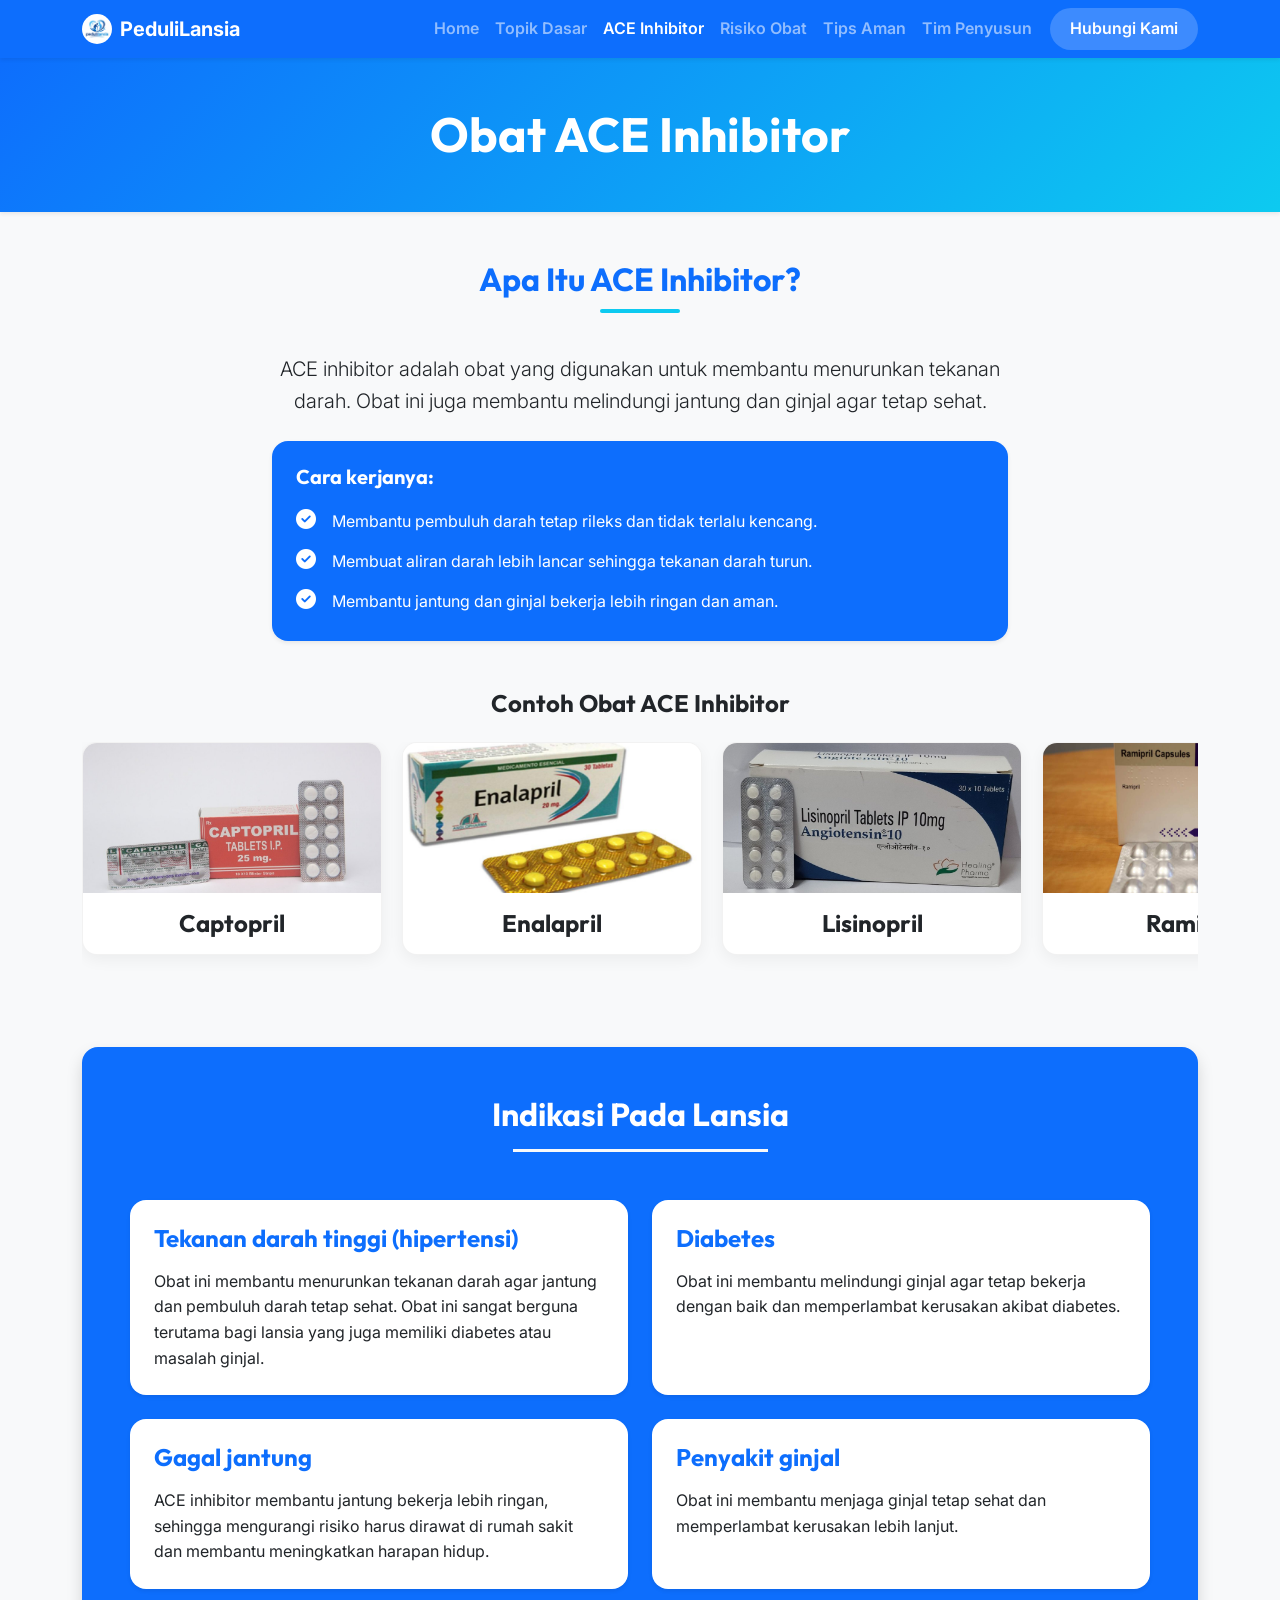
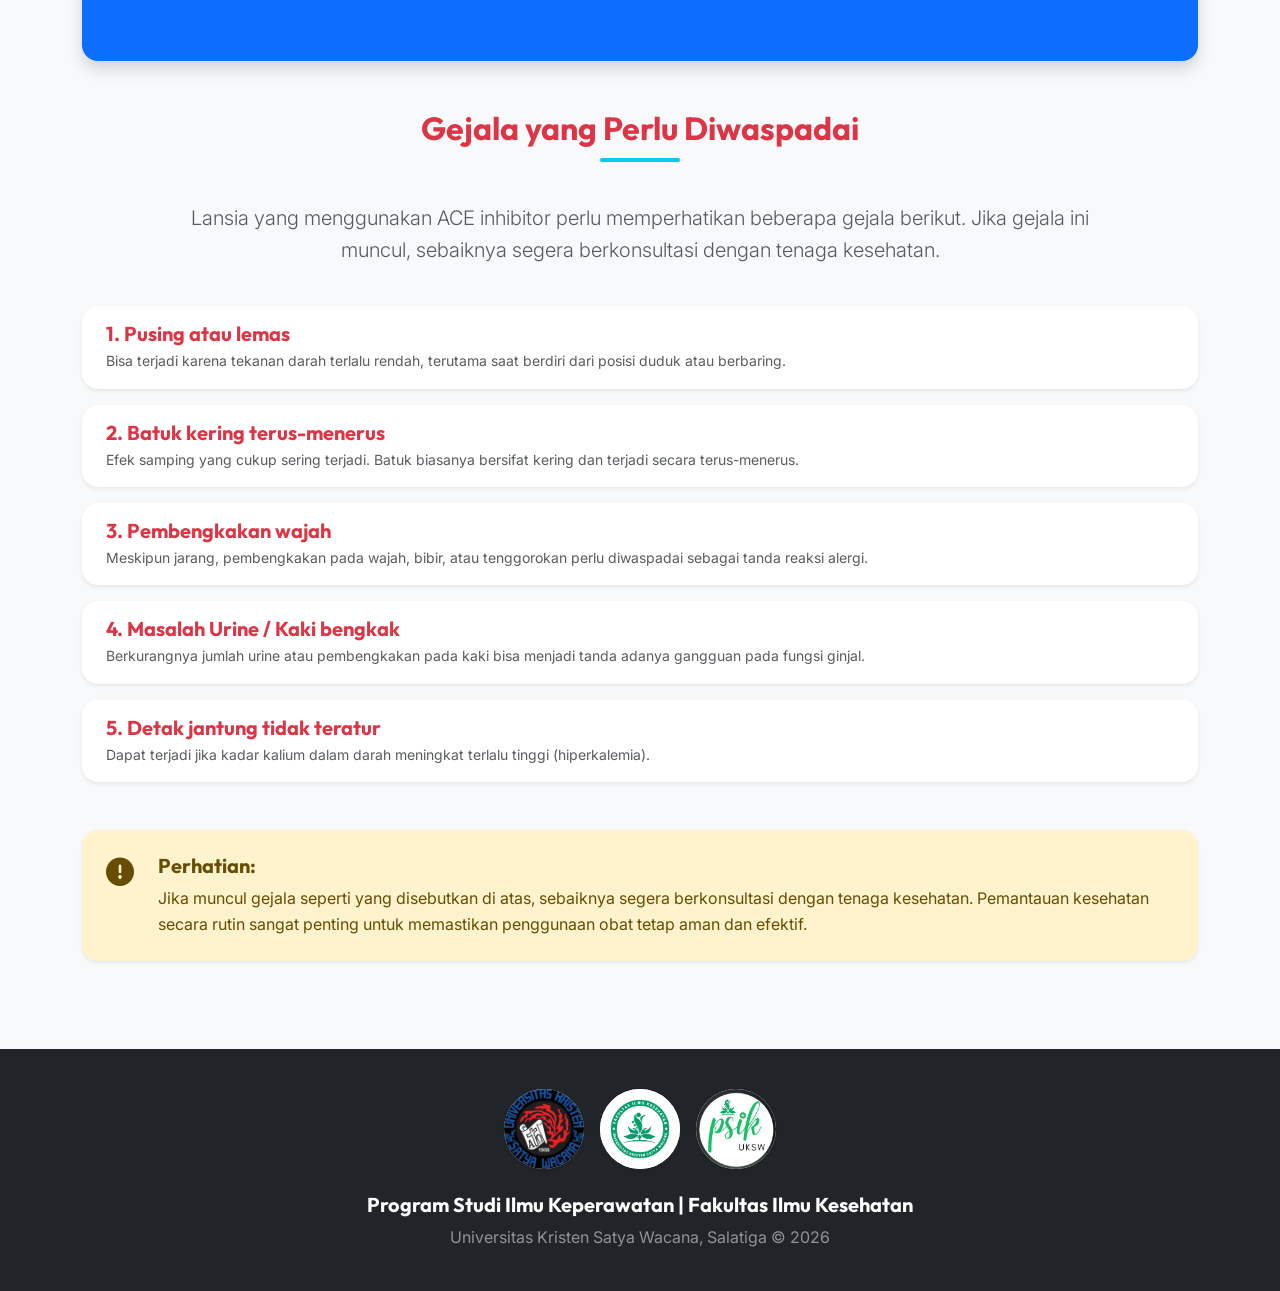
==== commit 49b4fbe1: "dospem update" ====
--- a/ace-inhibitor.html
+++ b/ace-inhibitor.html
@@ -186,7 +186,7 @@
                 <div class="col-12">
                     <div class="card border-0 shadow-sm rounded-4 hover-elevate bg-white">
                         <div class="card-body p-3 px-4">
-                            <h5 class="fw-bold mb-1 text-danger">2. Batuk kering</h5>
+                            <h5 class="fw-bold mb-1 text-danger">2. Batuk kering terus-menerus</h5>
                             <p class="small text-muted mb-0">Efek samping yang cukup sering terjadi. Batuk biasanya
                                 bersifat kering dan terjadi secara terus-menerus.</p>
                         </div>
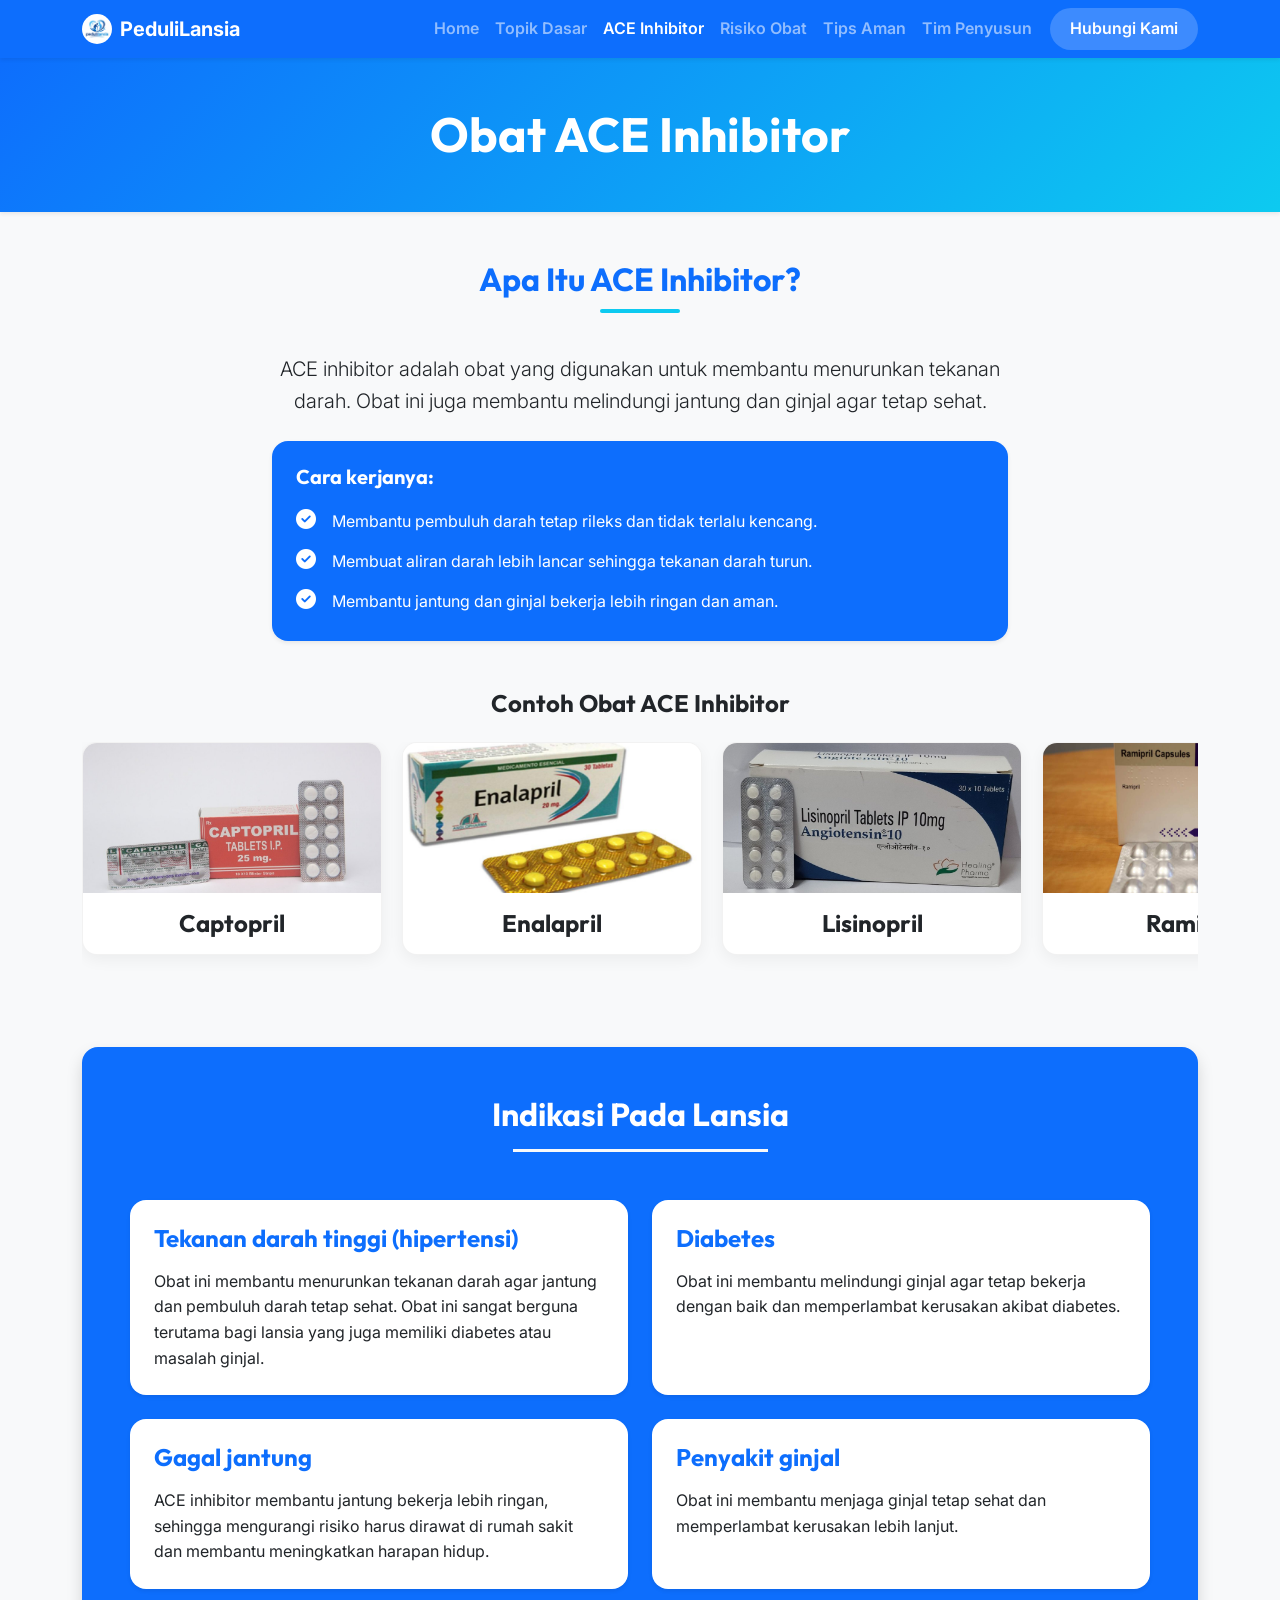
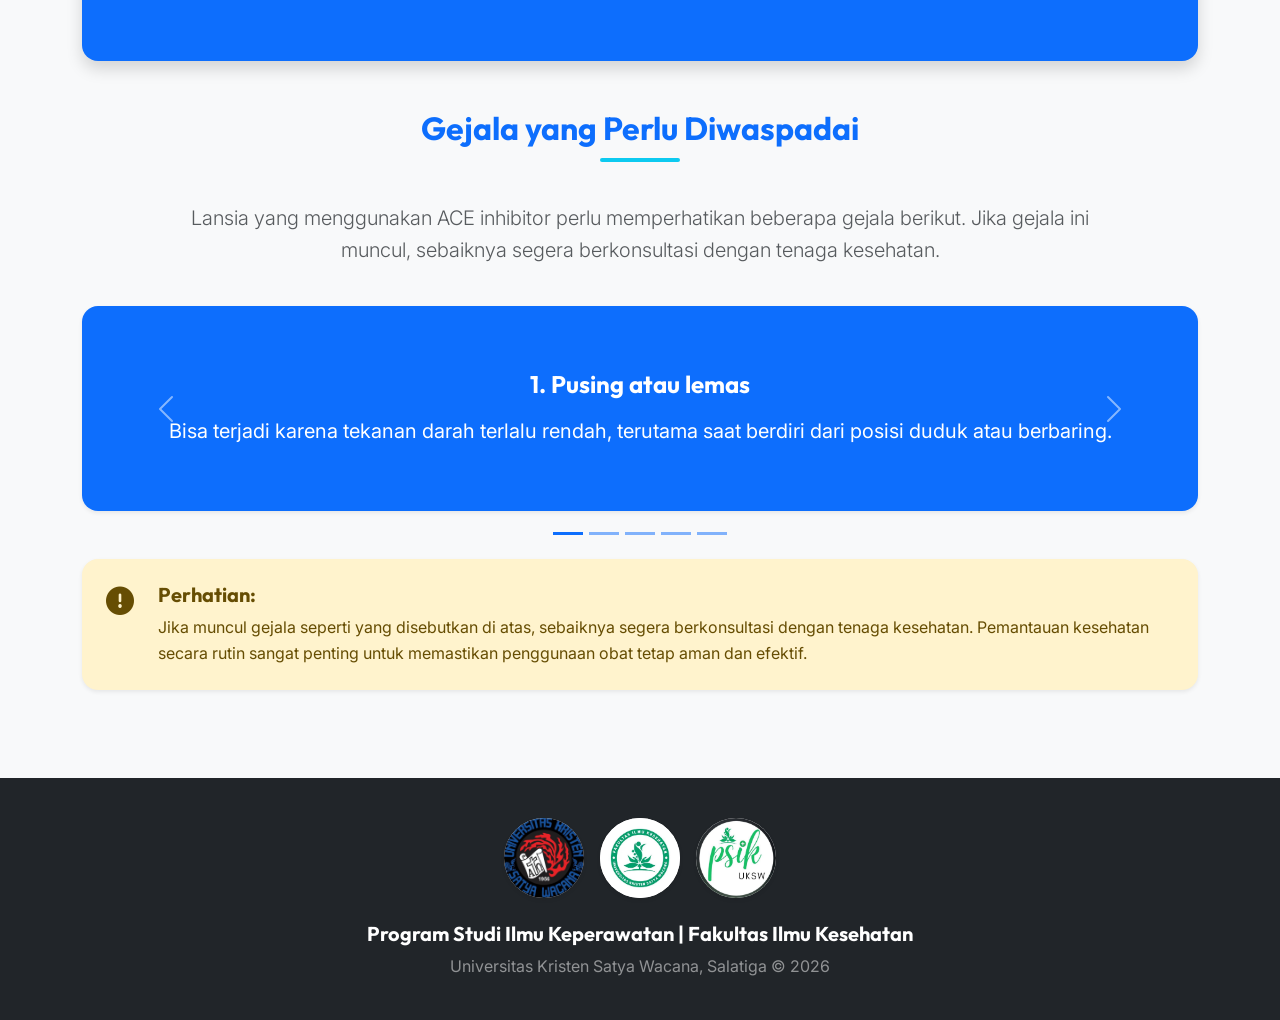
==== commit 87371772: "aceinhibitor update" ====
--- a/ace-inhibitor.html
+++ b/ace-inhibitor.html
@@ -165,7 +165,7 @@
 
         <!-- Gejala yang Perlu Diwaspadai -->
         <section class="mb-5 pb-4">
-            <h2 class="section-title text-danger">Gejala yang Perlu Diwaspadai</h2>
+            <h2 class="section-title text-primary">Gejala yang Perlu Diwaspadai</h2>
             <div class="row mb-4">
                 <div class="col-md-10 mx-auto text-center">
                     <p class="lead text-muted">Lansia yang menggunakan ACE inhibitor perlu memperhatikan beberapa gejala
@@ -173,52 +173,91 @@
                 </div>
             </div>
 
-            <div class="row g-3 mb-5">
-                <div class="col-12">
-                    <div class="card border-0 shadow-sm rounded-4 hover-elevate bg-white">
-                        <div class="card-body p-3 px-4">
-                            <h5 class="fw-bold mb-1 text-danger">1. Pusing atau lemas</h5>
-                            <p class="small text-muted mb-0">Bisa terjadi karena tekanan darah terlalu rendah, terutama
-                                saat berdiri dari posisi duduk atau berbaring.</p>
-                        </div>
-                    </div>
-                </div>
-                <div class="col-12">
-                    <div class="card border-0 shadow-sm rounded-4 hover-elevate bg-white">
-                        <div class="card-body p-3 px-4">
-                            <h5 class="fw-bold mb-1 text-danger">2. Batuk kering terus-menerus</h5>
-                            <p class="small text-muted mb-0">Efek samping yang cukup sering terjadi. Batuk biasanya
-                                bersifat kering dan terjadi secara terus-menerus.</p>
-                        </div>
-                    </div>
-                </div>
-                <div class="col-12">
-                    <div class="card border-0 shadow-sm rounded-4 hover-elevate bg-white">
-                        <div class="card-body p-3 px-4">
-                            <h5 class="fw-bold mb-1 text-danger">3. Pembengkakan wajah</h5>
-                            <p class="small text-muted mb-0">Meskipun jarang, pembengkakan pada wajah, bibir, atau
-                                tenggorokan perlu diwaspadai sebagai tanda reaksi alergi.</p>
-                        </div>
-                    </div>
-                </div>
-                <div class="col-12">
-                    <div class="card border-0 shadow-sm rounded-4 hover-elevate bg-white">
-                        <div class="card-body p-3 px-4">
-                            <h5 class="fw-bold mb-1 text-danger">4. Masalah Urine / Kaki bengkak</h5>
-                            <p class="small text-muted mb-0">Berkurangnya jumlah urine atau pembengkakan pada kaki bisa
-                                menjadi tanda adanya gangguan pada fungsi ginjal.</p>
-                        </div>
-                    </div>
-                </div>
-                <div class="col-12">
-                    <div class="card border-0 shadow-sm rounded-4 hover-elevate bg-white">
-                        <div class="card-body p-3 px-4">
-                            <h5 class="fw-bold mb-1 text-danger">5. Detak jantung tidak teratur</h5>
-                            <p class="small text-muted mb-0">Dapat terjadi jika kadar kalium dalam darah meningkat
-                                terlalu tinggi (hiperkalemia).</p>
-                        </div>
-                    </div>
-                </div>
+            <!-- Carousel Gejala -->
+            <div id="carouselGejala" class="carousel slide mb-5" data-bs-ride="carousel">
+                <div class="carousel-indicators" style="bottom: -50px;">
+                    <button type="button" data-bs-target="#carouselGejala" data-bs-slide-to="0"
+                        class="active bg-primary" aria-current="true" aria-label="Slide 1"></button>
+                    <button type="button" data-bs-target="#carouselGejala" data-bs-slide-to="1" class="bg-primary"
+                        aria-label="Slide 2"></button>
+                    <button type="button" data-bs-target="#carouselGejala" data-bs-slide-to="2" class="bg-primary"
+                        aria-label="Slide 3"></button>
+                    <button type="button" data-bs-target="#carouselGejala" data-bs-slide-to="3" class="bg-primary"
+                        aria-label="Slide 4"></button>
+                    <button type="button" data-bs-target="#carouselGejala" data-bs-slide-to="4" class="bg-primary"
+                        aria-label="Slide 5"></button>
+                </div>
+
+                <div class="carousel-inner rounded-4 shadow-sm">
+                    <!-- Slide 1 -->
+                    <div class="carousel-item active">
+                        <div class="card border-0 bg-primary text-white p-4 py-5 text-center"
+                            style="min-height: 200px; display: flex; justify-content: center; align-items: center;">
+                            <div class="card-body">
+                                <h4 class="fw-bold mb-3">1. Pusing atau lemas</h4>
+                                <p class="fs-5 mb-0 opacity-90">Bisa terjadi karena tekanan darah terlalu rendah,
+                                    terutama saat berdiri dari posisi duduk atau berbaring.</p>
+                            </div>
+                        </div>
+                    </div>
+                    <!-- Slide 2 -->
+                    <div class="carousel-item">
+                        <div class="card border-0 bg-primary text-white p-4 py-5 text-center"
+                            style="min-height: 200px; display: flex; justify-content: center; align-items: center;">
+                            <div class="card-body">
+                                <h4 class="fw-bold mb-3">2. Batuk kering terus-menerus</h4>
+                                <p class="fs-5 mb-0 opacity-90">Efek samping yang cukup sering terjadi. Batuk biasanya
+                                    bersifat kering dan terjadi secara terus-menerus.</p>
+                            </div>
+                        </div>
+                    </div>
+                    <!-- Slide 3 -->
+                    <div class="carousel-item">
+                        <div class="card border-0 bg-primary text-white p-4 py-5 text-center"
+                            style="min-height: 200px; display: flex; justify-content: center; align-items: center;">
+                            <div class="card-body">
+                                <h4 class="fw-bold mb-3">3. Pembengkakan wajah</h4>
+                                <p class="fs-5 mb-0 opacity-90">Meskipun jarang, pembengkakan pada wajah, bibir, atau
+                                    tenggorokan perlu diwaspadai sebagai tanda reaksi alergi.</p>
+                            </div>
+                        </div>
+                    </div>
+                    <!-- Slide 4 -->
+                    <div class="carousel-item">
+                        <div class="card border-0 bg-primary text-white p-4 py-5 text-center"
+                            style="min-height: 200px; display: flex; justify-content: center; align-items: center;">
+                            <div class="card-body">
+                                <h4 class="fw-bold mb-3">4. Masalah Urine / Kaki bengkak</h4>
+                                <p class="fs-5 mb-0 opacity-90">Berkurangnya jumlah urine atau pembengkakan pada kaki
+                                    bisa menjadi tanda adanya gangguan pada fungsi ginjal.</p>
+                            </div>
+                        </div>
+                    </div>
+                    <!-- Slide 5 -->
+                    <div class="carousel-item">
+                        <div class="card border-0 bg-primary text-white p-4 py-5 text-center"
+                            style="min-height: 200px; display: flex; justify-content: center; align-items: center;">
+                            <div class="card-body">
+                                <h4 class="fw-bold mb-3">5. Detak jantung tidak teratur</h4>
+                                <p class="fs-5 mb-0 opacity-90">Dapat terjadi jika kadar kalium dalam darah meningkat
+                                    terlalu tinggi (hiperkalemia).</p>
+                            </div>
+                        </div>
+                    </div>
+                </div>
+
+                <button class="carousel-control-prev" type="button" data-bs-target="#carouselGejala"
+                    data-bs-slide="prev">
+                    <span class="carousel-control-prev-icon" aria-hidden="true"
+                        style="filter: brightness(0) invert(1);"></span>
+                    <span class="visually-hidden">Previous</span>
+                </button>
+                <button class="carousel-control-next" type="button" data-bs-target="#carouselGejala"
+                    data-bs-slide="next">
+                    <span class="carousel-control-next-icon" aria-hidden="true"
+                        style="filter: brightness(0) invert(1);"></span>
+                    <span class="visually-hidden">Next</span>
+                </button>
             </div>
 
             <div class="alert alert-warning border-0 rounded-4 shadow-sm p-4 d-flex align-items-start">
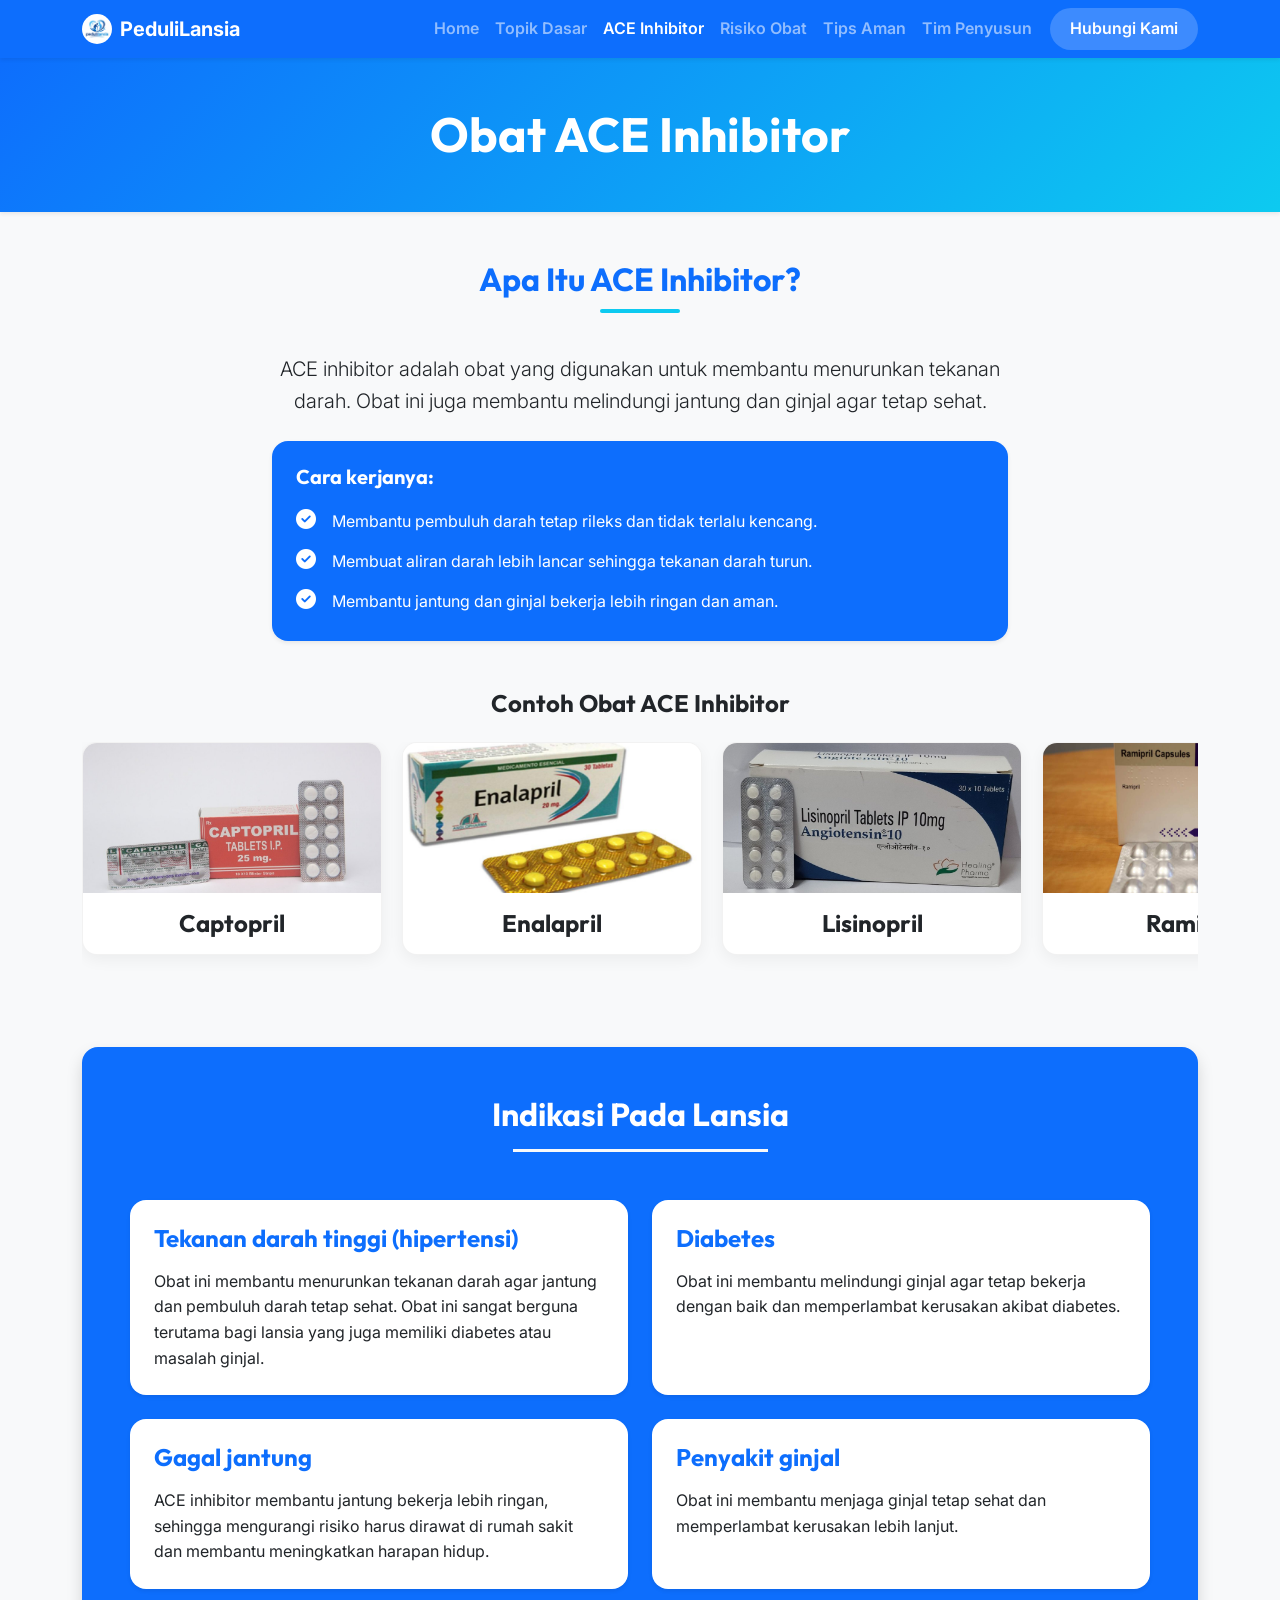
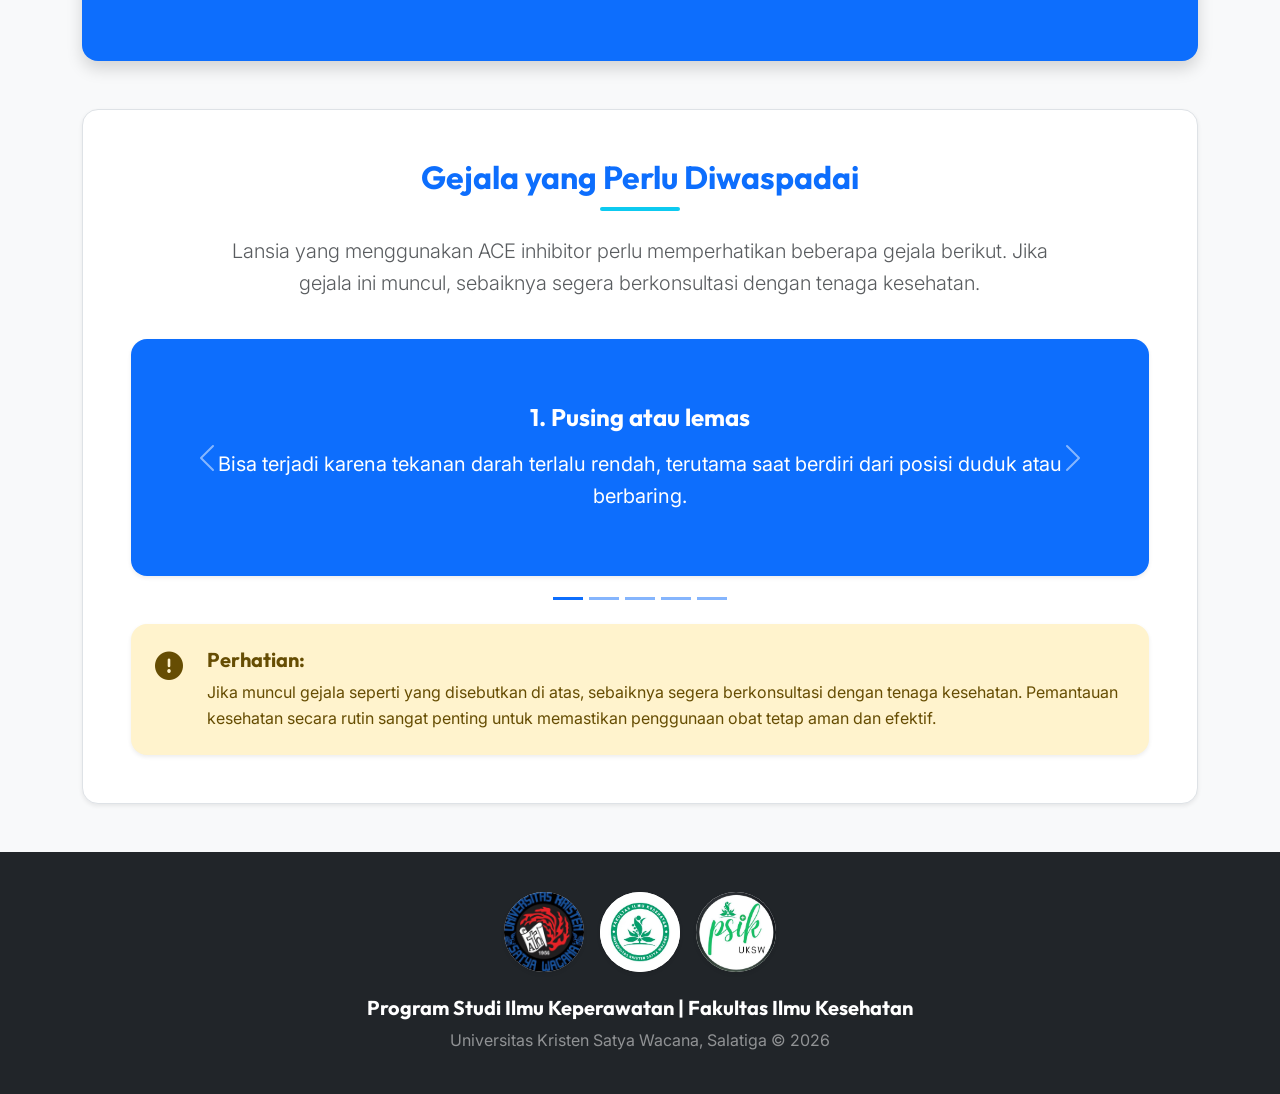
==== commit ccc99a2f: "commit" ====
--- a/ace-inhibitor.html
+++ b/ace-inhibitor.html
@@ -164,109 +164,117 @@
         </section>
 
         <!-- Gejala yang Perlu Diwaspadai -->
-        <section class="mb-5 pb-4">
-            <h2 class="section-title text-primary">Gejala yang Perlu Diwaspadai</h2>
-            <div class="row mb-4">
-                <div class="col-md-10 mx-auto text-center">
-                    <p class="lead text-muted">Lansia yang menggunakan ACE inhibitor perlu memperhatikan beberapa gejala
-                        berikut. Jika gejala ini muncul, sebaiknya segera berkonsultasi dengan tenaga kesehatan.</p>
-                </div>
-            </div>
-
-            <!-- Carousel Gejala -->
-            <div id="carouselGejala" class="carousel slide mb-5" data-bs-ride="carousel">
-                <div class="carousel-indicators" style="bottom: -50px;">
-                    <button type="button" data-bs-target="#carouselGejala" data-bs-slide-to="0"
-                        class="active bg-primary" aria-current="true" aria-label="Slide 1"></button>
-                    <button type="button" data-bs-target="#carouselGejala" data-bs-slide-to="1" class="bg-primary"
-                        aria-label="Slide 2"></button>
-                    <button type="button" data-bs-target="#carouselGejala" data-bs-slide-to="2" class="bg-primary"
-                        aria-label="Slide 3"></button>
-                    <button type="button" data-bs-target="#carouselGejala" data-bs-slide-to="3" class="bg-primary"
-                        aria-label="Slide 4"></button>
-                    <button type="button" data-bs-target="#carouselGejala" data-bs-slide-to="4" class="bg-primary"
-                        aria-label="Slide 5"></button>
-                </div>
-
-                <div class="carousel-inner rounded-4 shadow-sm">
-                    <!-- Slide 1 -->
-                    <div class="carousel-item active">
-                        <div class="card border-0 bg-primary text-white p-4 py-5 text-center"
-                            style="min-height: 200px; display: flex; justify-content: center; align-items: center;">
-                            <div class="card-body">
-                                <h4 class="fw-bold mb-3">1. Pusing atau lemas</h4>
-                                <p class="fs-5 mb-0 opacity-90">Bisa terjadi karena tekanan darah terlalu rendah,
-                                    terutama saat berdiri dari posisi duduk atau berbaring.</p>
-                            </div>
-                        </div>
-                    </div>
-                    <!-- Slide 2 -->
-                    <div class="carousel-item">
-                        <div class="card border-0 bg-primary text-white p-4 py-5 text-center"
-                            style="min-height: 200px; display: flex; justify-content: center; align-items: center;">
-                            <div class="card-body">
-                                <h4 class="fw-bold mb-3">2. Batuk kering terus-menerus</h4>
-                                <p class="fs-5 mb-0 opacity-90">Efek samping yang cukup sering terjadi. Batuk biasanya
-                                    bersifat kering dan terjadi secara terus-menerus.</p>
-                            </div>
-                        </div>
-                    </div>
-                    <!-- Slide 3 -->
-                    <div class="carousel-item">
-                        <div class="card border-0 bg-primary text-white p-4 py-5 text-center"
-                            style="min-height: 200px; display: flex; justify-content: center; align-items: center;">
-                            <div class="card-body">
-                                <h4 class="fw-bold mb-3">3. Pembengkakan wajah</h4>
-                                <p class="fs-5 mb-0 opacity-90">Meskipun jarang, pembengkakan pada wajah, bibir, atau
-                                    tenggorokan perlu diwaspadai sebagai tanda reaksi alergi.</p>
-                            </div>
-                        </div>
-                    </div>
-                    <!-- Slide 4 -->
-                    <div class="carousel-item">
-                        <div class="card border-0 bg-primary text-white p-4 py-5 text-center"
-                            style="min-height: 200px; display: flex; justify-content: center; align-items: center;">
-                            <div class="card-body">
-                                <h4 class="fw-bold mb-3">4. Masalah Urine / Kaki bengkak</h4>
-                                <p class="fs-5 mb-0 opacity-90">Berkurangnya jumlah urine atau pembengkakan pada kaki
-                                    bisa menjadi tanda adanya gangguan pada fungsi ginjal.</p>
-                            </div>
-                        </div>
-                    </div>
-                    <!-- Slide 5 -->
-                    <div class="carousel-item">
-                        <div class="card border-0 bg-primary text-white p-4 py-5 text-center"
-                            style="min-height: 200px; display: flex; justify-content: center; align-items: center;">
-                            <div class="card-body">
-                                <h4 class="fw-bold mb-3">5. Detak jantung tidak teratur</h4>
-                                <p class="fs-5 mb-0 opacity-90">Dapat terjadi jika kadar kalium dalam darah meningkat
-                                    terlalu tinggi (hiperkalemia).</p>
-                            </div>
-                        </div>
-                    </div>
-                </div>
-
-                <button class="carousel-control-prev" type="button" data-bs-target="#carouselGejala"
-                    data-bs-slide="prev">
-                    <span class="carousel-control-prev-icon" aria-hidden="true"
-                        style="filter: brightness(0) invert(1);"></span>
-                    <span class="visually-hidden">Previous</span>
-                </button>
-                <button class="carousel-control-next" type="button" data-bs-target="#carouselGejala"
-                    data-bs-slide="next">
-                    <span class="carousel-control-next-icon" aria-hidden="true"
-                        style="filter: brightness(0) invert(1);"></span>
-                    <span class="visually-hidden">Next</span>
-                </button>
-            </div>
-
-            <div class="alert alert-warning border-0 rounded-4 shadow-sm p-4 d-flex align-items-start">
-                <i class="fas fa-exclamation-circle fs-3 me-4 mt-1"></i>
-                <div>
-                    <h5 class="fw-bold mb-2">Perhatian:</h5>
-                    <p class="mb-0">Jika muncul gejala seperti yang disebutkan di atas, sebaiknya segera berkonsultasi
-                        dengan tenaga kesehatan. Pemantauan kesehatan secara rutin sangat penting untuk memastikan
-                        penggunaan obat tetap aman dan efektif.</p>
+        <section class="mb-5">
+            <div class="bg-white p-4 p-md-5 rounded-4 shadow-sm border">
+                <h2 class="section-title text-primary text-center mb-4">Gejala yang Perlu Diwaspadai</h2>
+                <div class="row mb-4">
+                    <div class="col-md-10 mx-auto text-center">
+                        <p class="lead text-muted">Lansia yang menggunakan ACE inhibitor perlu memperhatikan beberapa
+                            gejala
+                            berikut. Jika gejala ini muncul, sebaiknya segera berkonsultasi dengan tenaga kesehatan.</p>
+                    </div>
+                </div>
+
+                <!-- Carousel Gejala -->
+                <div id="carouselGejala" class="carousel slide mb-5" data-bs-ride="carousel">
+                    <div class="carousel-indicators" style="bottom: -50px;">
+                        <button type="button" data-bs-target="#carouselGejala" data-bs-slide-to="0"
+                            class="active bg-primary" aria-current="true" aria-label="Slide 1"></button>
+                        <button type="button" data-bs-target="#carouselGejala" data-bs-slide-to="1" class="bg-primary"
+                            aria-label="Slide 2"></button>
+                        <button type="button" data-bs-target="#carouselGejala" data-bs-slide-to="2" class="bg-primary"
+                            aria-label="Slide 3"></button>
+                        <button type="button" data-bs-target="#carouselGejala" data-bs-slide-to="3" class="bg-primary"
+                            aria-label="Slide 4"></button>
+                        <button type="button" data-bs-target="#carouselGejala" data-bs-slide-to="4" class="bg-primary"
+                            aria-label="Slide 5"></button>
+                    </div>
+
+                    <div class="carousel-inner rounded-4 shadow-sm">
+                        <!-- Slide 1 -->
+                        <div class="carousel-item active">
+                            <div class="card border-0 bg-primary text-white p-4 py-5 text-center"
+                                style="min-height: 200px; display: flex; justify-content: center; align-items: center;">
+                                <div class="card-body">
+                                    <h4 class="fw-bold mb-3">1. Pusing atau lemas</h4>
+                                    <p class="fs-5 mb-0 opacity-90">Bisa terjadi karena tekanan darah terlalu rendah,
+                                        terutama saat berdiri dari posisi duduk atau berbaring.</p>
+                                </div>
+                            </div>
+                        </div>
+                        <!-- Slide 2 -->
+                        <div class="carousel-item">
+                            <div class="card border-0 bg-primary text-white p-4 py-5 text-center"
+                                style="min-height: 200px; display: flex; justify-content: center; align-items: center;">
+                                <div class="card-body">
+                                    <h4 class="fw-bold mb-3">2. Batuk kering terus-menerus</h4>
+                                    <p class="fs-5 mb-0 opacity-90">Efek samping yang cukup sering terjadi. Batuk
+                                        biasanya
+                                        bersifat kering dan terjadi secara terus-menerus.</p>
+                                </div>
+                            </div>
+                        </div>
+                        <!-- Slide 3 -->
+                        <div class="carousel-item">
+                            <div class="card border-0 bg-primary text-white p-4 py-5 text-center"
+                                style="min-height: 200px; display: flex; justify-content: center; align-items: center;">
+                                <div class="card-body">
+                                    <h4 class="fw-bold mb-3">3. Pembengkakan wajah</h4>
+                                    <p class="fs-5 mb-0 opacity-90">Meskipun jarang, pembengkakan pada wajah, bibir,
+                                        atau
+                                        tenggorokan perlu diwaspadai sebagai tanda reaksi alergi.</p>
+                                </div>
+                            </div>
+                        </div>
+                        <!-- Slide 4 -->
+                        <div class="carousel-item">
+                            <div class="card border-0 bg-primary text-white p-4 py-5 text-center"
+                                style="min-height: 200px; display: flex; justify-content: center; align-items: center;">
+                                <div class="card-body">
+                                    <h4 class="fw-bold mb-3">4. Masalah Urine / Kaki bengkak</h4>
+                                    <p class="fs-5 mb-0 opacity-90">Berkurangnya jumlah urine atau pembengkakan pada
+                                        kaki
+                                        bisa menjadi tanda adanya gangguan pada fungsi ginjal.</p>
+                                </div>
+                            </div>
+                        </div>
+                        <!-- Slide 5 -->
+                        <div class="carousel-item">
+                            <div class="card border-0 bg-primary text-white p-4 py-5 text-center"
+                                style="min-height: 200px; display: flex; justify-content: center; align-items: center;">
+                                <div class="card-body">
+                                    <h4 class="fw-bold mb-3">5. Detak jantung tidak teratur</h4>
+                                    <p class="fs-5 mb-0 opacity-90">Dapat terjadi jika kadar kalium dalam darah
+                                        meningkat
+                                        terlalu tinggi (hiperkalemia).</p>
+                                </div>
+                            </div>
+                        </div>
+                    </div>
+
+                    <button class="carousel-control-prev" type="button" data-bs-target="#carouselGejala"
+                        data-bs-slide="prev">
+                        <span class="carousel-control-prev-icon" aria-hidden="true"
+                            style="filter: brightness(0) invert(1);"></span>
+                        <span class="visually-hidden">Previous</span>
+                    </button>
+                    <button class="carousel-control-next" type="button" data-bs-target="#carouselGejala"
+                        data-bs-slide="next">
+                        <span class="carousel-control-next-icon" aria-hidden="true"
+                            style="filter: brightness(0) invert(1);"></span>
+                        <span class="visually-hidden">Next</span>
+                    </button>
+                </div>
+
+                <div class="alert alert-warning border-0 rounded-4 shadow-sm p-4 d-flex align-items-start mb-0">
+                    <i class="fas fa-exclamation-circle fs-3 me-4 mt-1"></i>
+                    <div>
+                        <h5 class="fw-bold mb-2">Perhatian:</h5>
+                        <p class="mb-0">Jika muncul gejala seperti yang disebutkan di atas, sebaiknya segera
+                            berkonsultasi
+                            dengan tenaga kesehatan. Pemantauan kesehatan secara rutin sangat penting untuk memastikan
+                            penggunaan obat tetap aman dan efektif.</p>
+                    </div>
                 </div>
             </div>
         </section>
